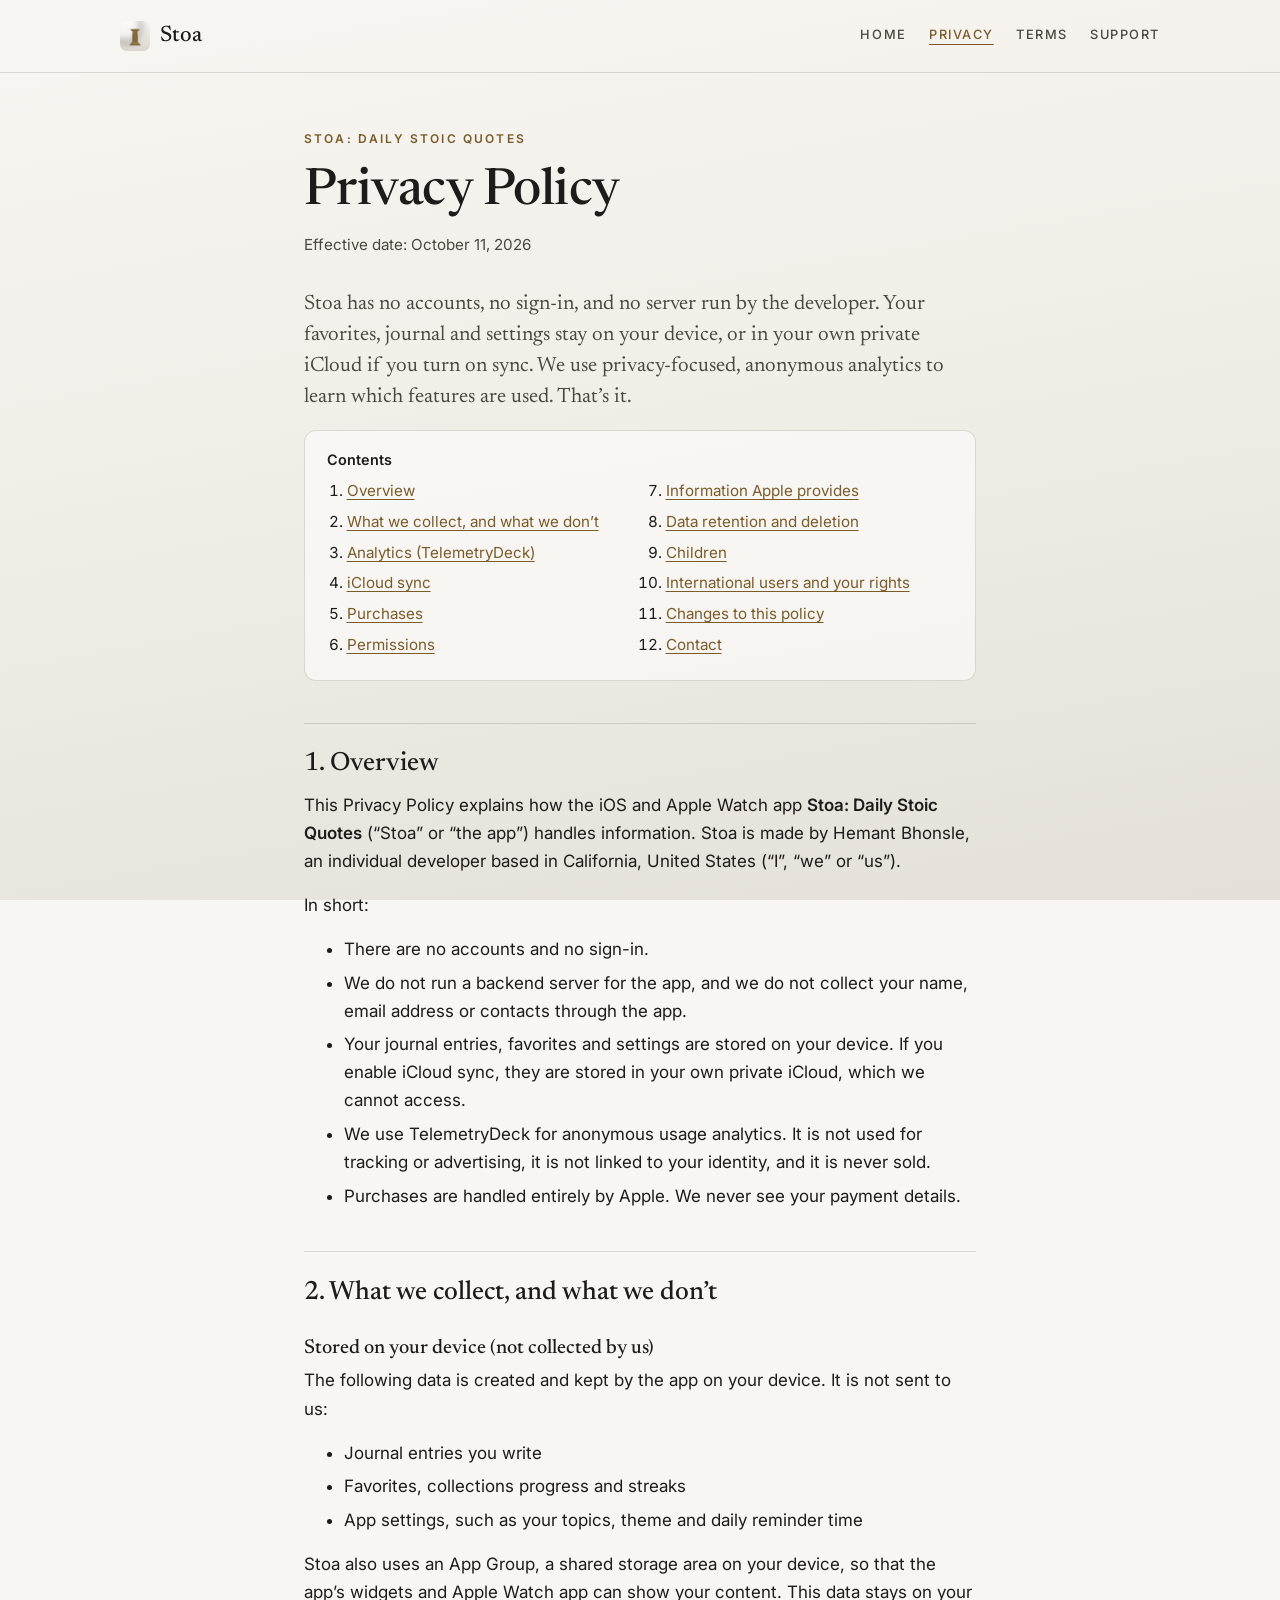
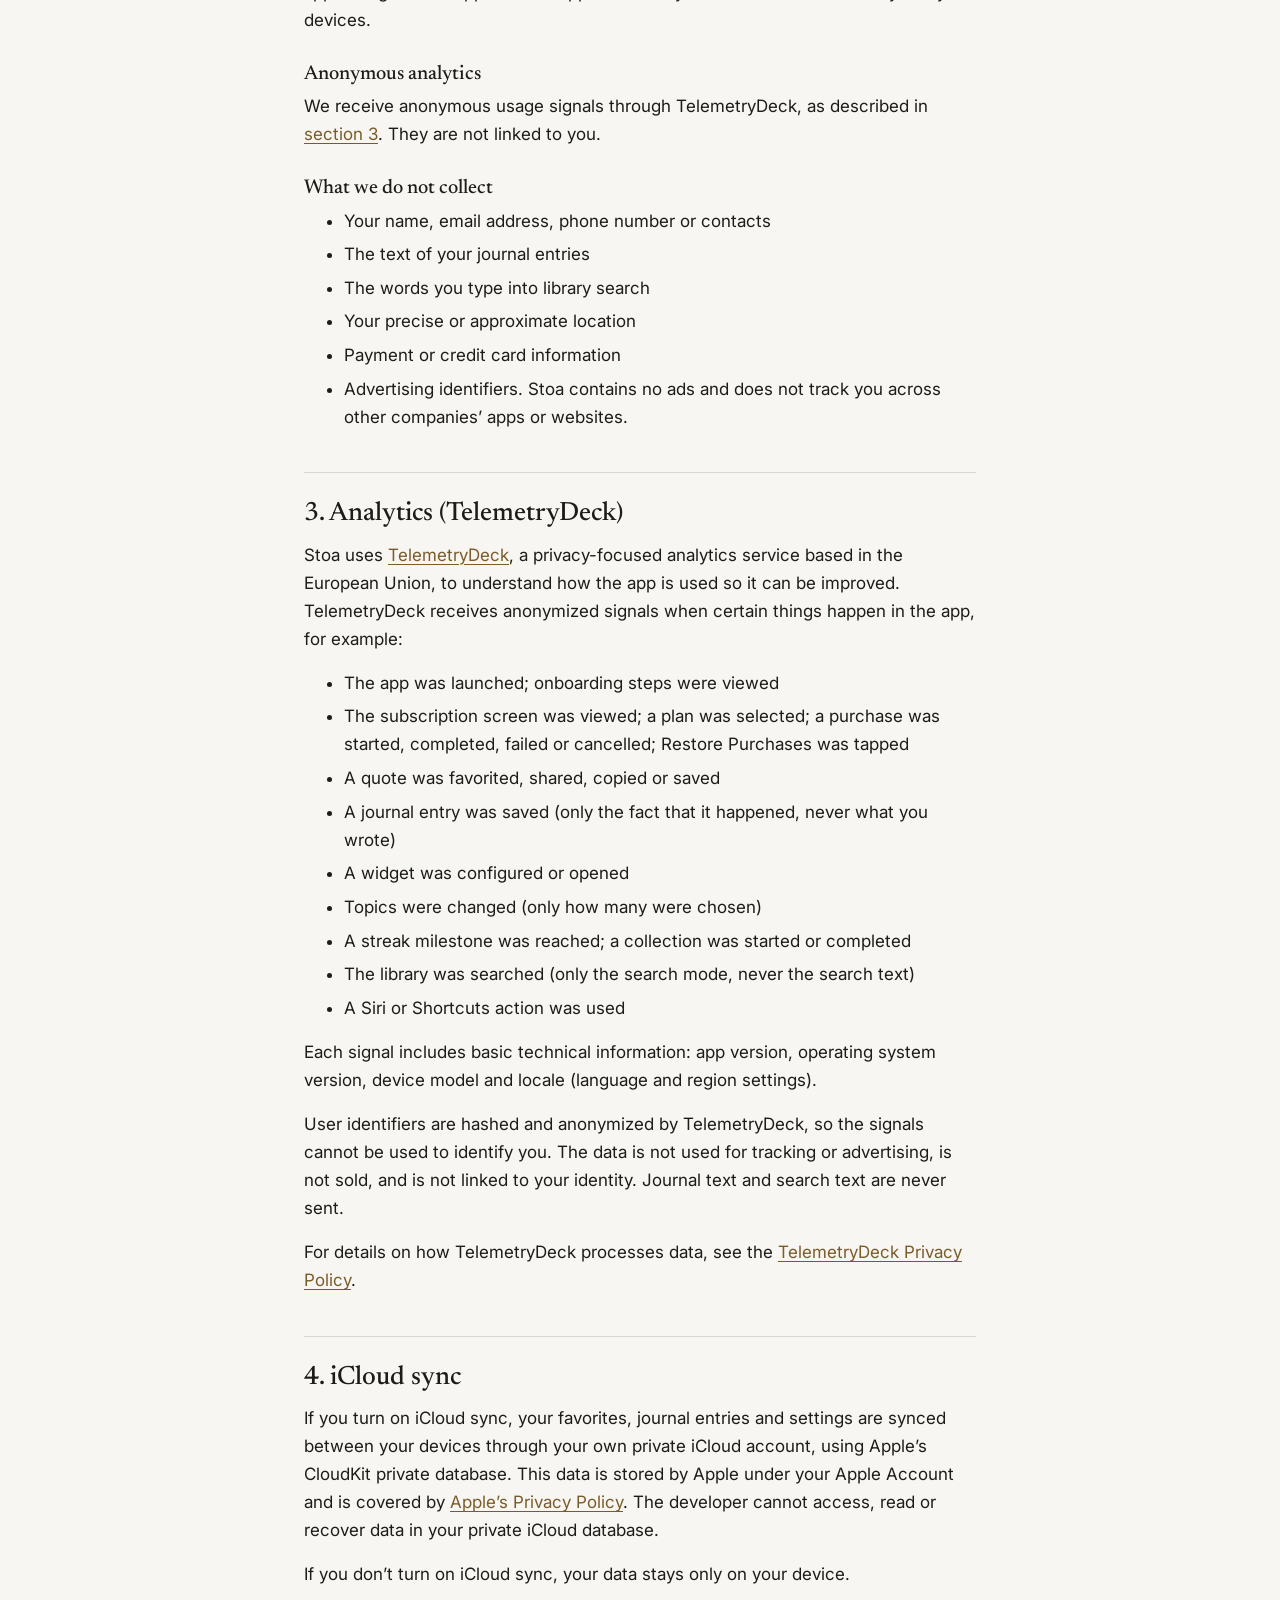
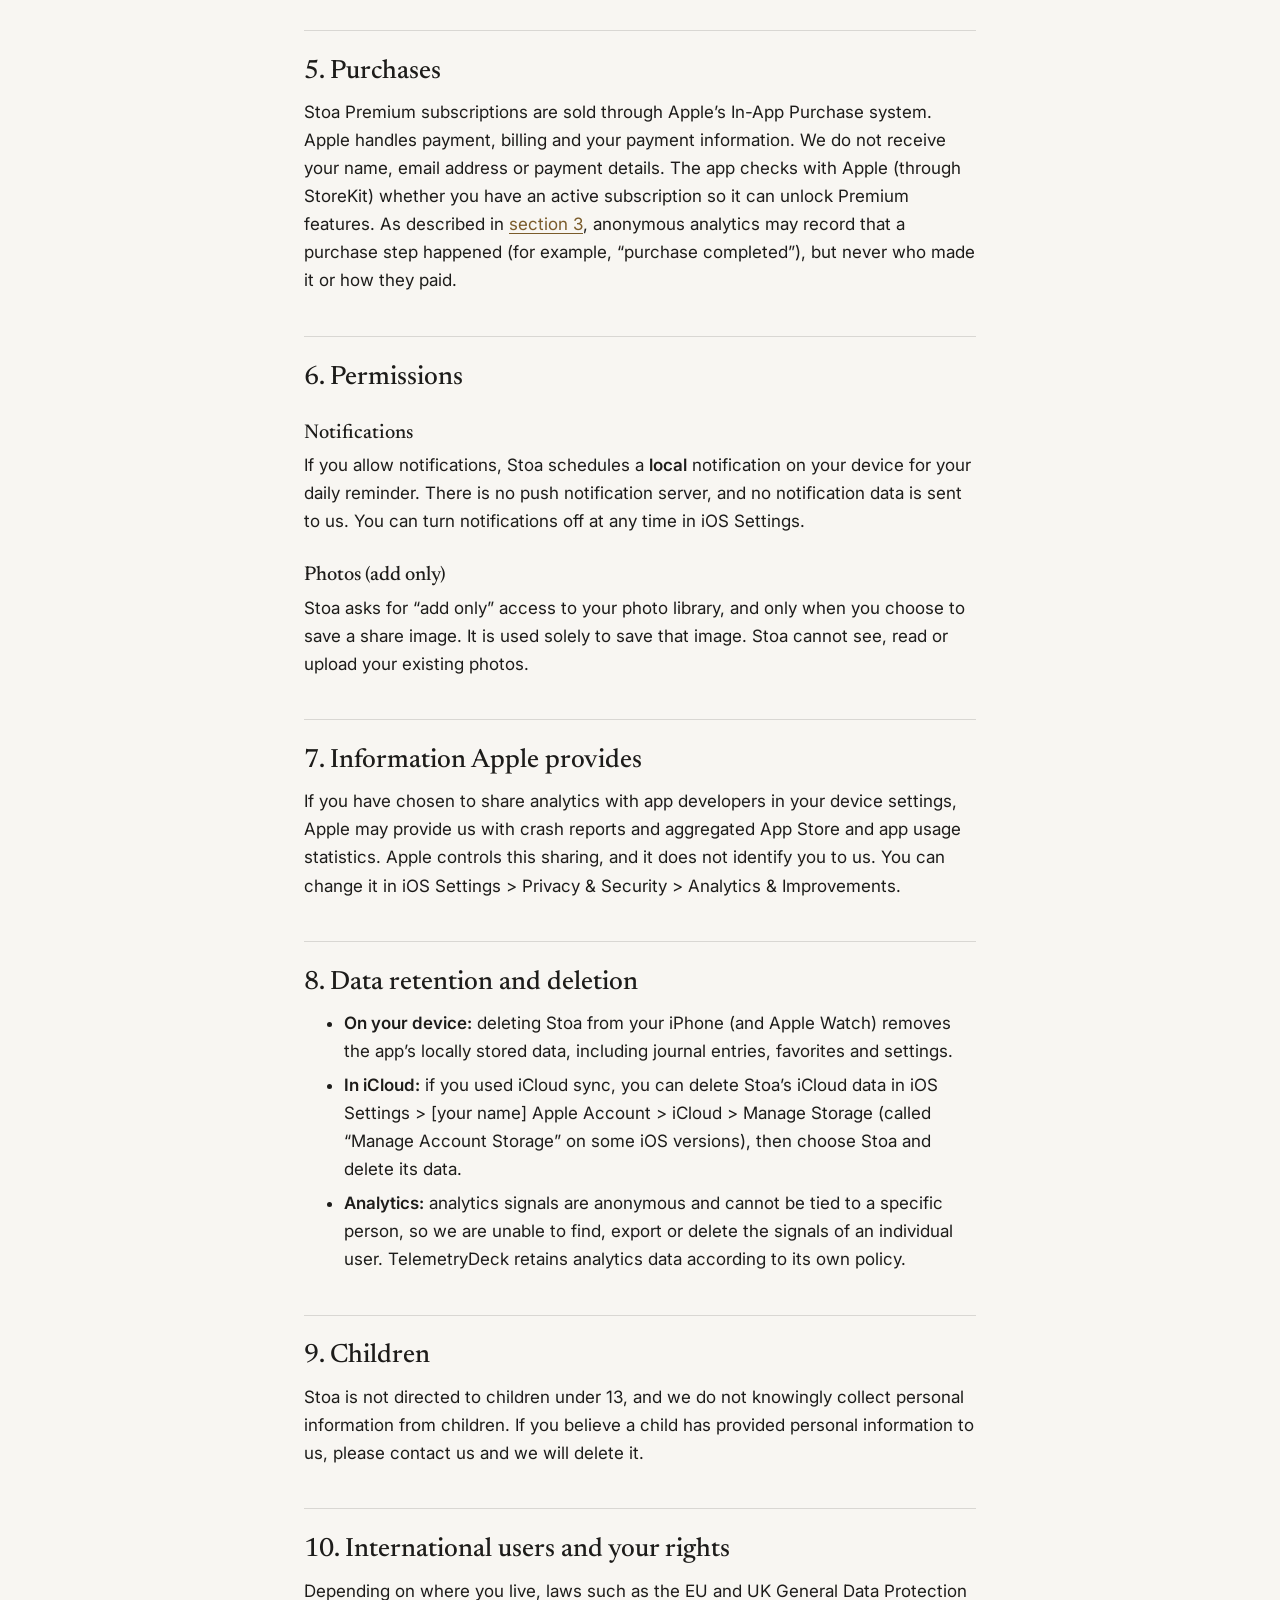
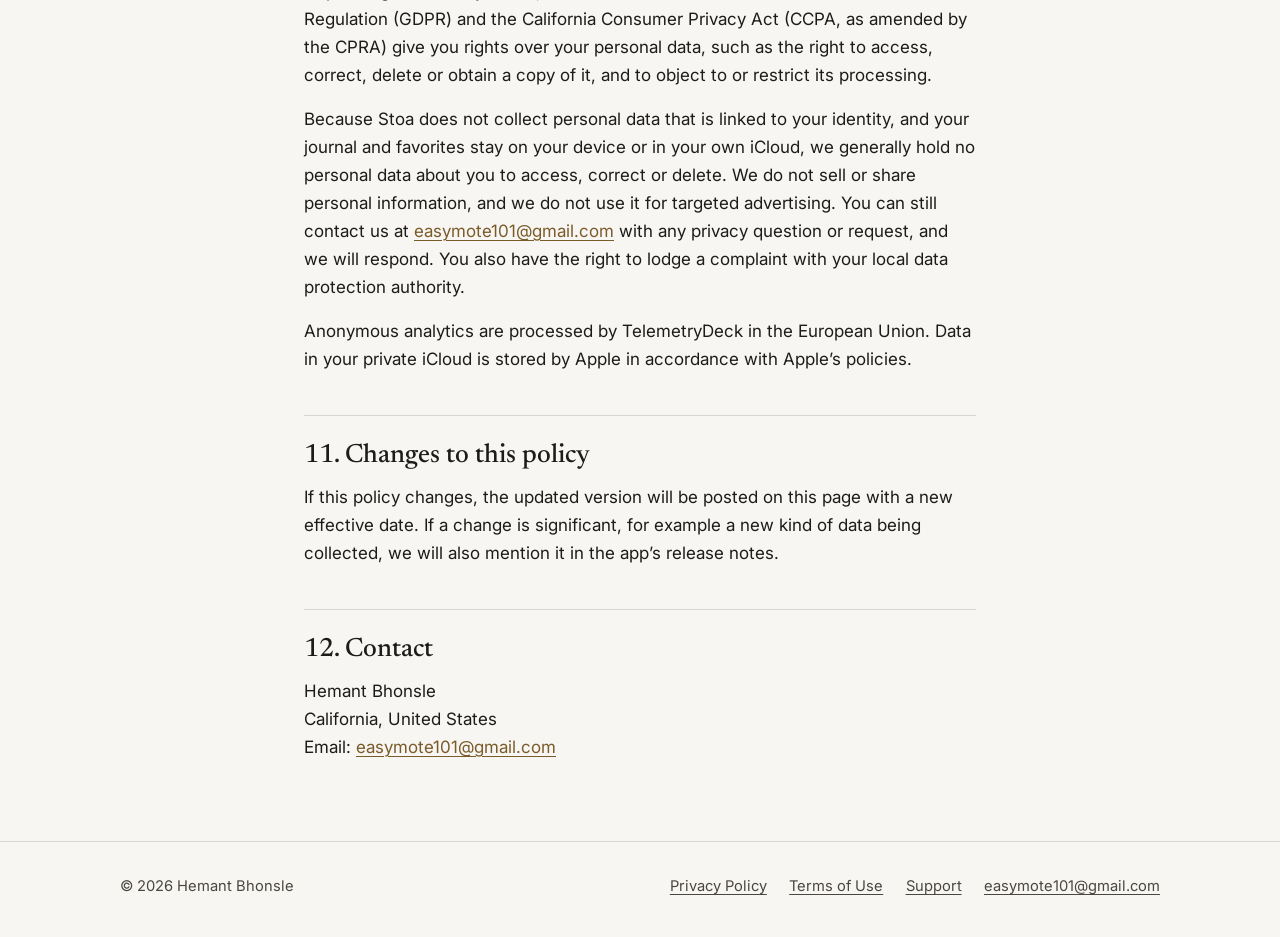
==== stoa/privacy/index.html @ 62606354 "Stoa website: landing, privacy, terms, support" ====
<!DOCTYPE html>
<html lang="en">
<head>
  <meta charset="utf-8">
  <meta name="viewport" content="width=device-width, initial-scale=1">
  <title>Privacy Policy · Stoa: Daily Stoic Quotes</title>
  <meta name="description" content="Privacy Policy for Stoa: Daily Stoic Quotes. No accounts, no developer servers, on-device and private iCloud storage, and anonymous TelemetryDeck analytics.">
  <link rel="canonical" href="https://hbhonsle1.github.io/stoa/privacy/">
  <meta name="theme-color" content="#F8F6F2">
  <meta property="og:type" content="website">
  <meta property="og:site_name" content="Stoa: Daily Stoic Quotes">
  <meta property="og:title" content="Privacy Policy · Stoa: Daily Stoic Quotes">
  <meta property="og:description" content="Privacy Policy for Stoa: Daily Stoic Quotes. No accounts, no developer servers, on-device and private iCloud storage, and anonymous TelemetryDeck analytics.">
  <meta property="og:url" content="https://hbhonsle1.github.io/stoa/privacy/">
  <meta property="og:image" content="https://hbhonsle1.github.io/stoa/assets/icon-512.png">
  <meta property="og:image:width" content="512">
  <meta property="og:image:height" content="512">
  <meta property="og:image:alt" content="Stoa app icon: a bronze Greek column on ivory marble">
  <meta name="twitter:card" content="summary">
  <link rel="icon" href="../assets/favicon.svg" type="image/svg+xml">
  <link rel="apple-touch-icon" href="../assets/apple-touch-icon.png">
  <link rel="preload" href="../assets/fonts/newsreader.woff2" as="font" type="font/woff2" crossorigin>
  <link rel="stylesheet" href="../assets/style.css">
</head>
<body>
  <a class="skip-link" href="#main">Skip to content</a>
  <header class="site-header">
    <div class="wrap">
      <a class="brand" href="../"><img src="../assets/img/app-icon.png" alt="" width="30" height="30">Stoa</a>
      <nav class="site-nav" aria-label="Main">
        <ul>
          <li><a href="../">Home</a></li>
          <li><a href="../privacy/" aria-current="page">Privacy</a></li>
          <li><a href="../terms/">Terms</a></li>
          <li><a href="../support/">Support</a></li>
        </ul>
      </nav>
    </div>
  </header>
  <main id="main">
    <article class="doc">
      <div class="wrap narrow">
        <p class="eyebrow">Stoa: Daily Stoic Quotes</p>
        <h1>Privacy Policy</h1>
        <p class="meta">Effective date: October 11, 2026</p>
        <p class="lede">Stoa has no accounts, no sign-in, and no server run by the developer. Your favorites, journal and settings stay on your device, or in your own private iCloud if you turn on sync. We use privacy-focused, anonymous analytics to learn which features are used. That’s it.</p>

        <nav class="toc" aria-label="Contents">
          <p>Contents</p>
          <ol>
            <li><a href="#overview">Overview</a></li>
            <li><a href="#collect">What we collect, and what we don’t</a></li>
            <li><a href="#analytics">Analytics (TelemetryDeck)</a></li>
            <li><a href="#icloud">iCloud sync</a></li>
            <li><a href="#purchases">Purchases</a></li>
            <li><a href="#permissions">Permissions</a></li>
            <li><a href="#apple">Information Apple provides</a></li>
            <li><a href="#retention">Data retention and deletion</a></li>
            <li><a href="#children">Children</a></li>
            <li><a href="#rights">International users and your rights</a></li>
            <li><a href="#changes">Changes to this policy</a></li>
            <li><a href="#contact">Contact</a></li>
          </ol>
        </nav>

        <h2 id="overview">1. Overview</h2>
        <p>This Privacy Policy explains how the iOS and Apple Watch app <strong>Stoa: Daily Stoic Quotes</strong> (“Stoa” or “the app”) handles information. Stoa is made by Hemant Bhonsle, an individual developer based in California, United States (“I”, “we” or “us”).</p>
        <p>In short:</p>
        <ul>
          <li>There are no accounts and no sign-in.</li>
          <li>We do not run a backend server for the app, and we do not collect your name, email address or contacts through the app.</li>
          <li>Your journal entries, favorites and settings are stored on your device. If you enable iCloud sync, they are stored in your own private iCloud, which we cannot access.</li>
          <li>We use TelemetryDeck for anonymous usage analytics. It is not used for tracking or advertising, it is not linked to your identity, and it is never sold.</li>
          <li>Purchases are handled entirely by Apple. We never see your payment details.</li>
        </ul>

        <h2 id="collect">2. What we collect, and what we don’t</h2>
        <h3>Stored on your device (not collected by us)</h3>
        <p>The following data is created and kept by the app on your device. It is not sent to us:</p>
        <ul>
          <li>Journal entries you write</li>
          <li>Favorites, collections progress and streaks</li>
          <li>App settings, such as your topics, theme and daily reminder time</li>
        </ul>
        <p>Stoa also uses an App Group, a shared storage area on your device, so that the app’s widgets and Apple Watch app can show your content. This data stays on your devices.</p>
        <h3>Anonymous analytics</h3>
        <p>We receive anonymous usage signals through TelemetryDeck, as described in <a href="#analytics">section 3</a>. They are not linked to you.</p>
        <h3>What we do not collect</h3>
        <ul>
          <li>Your name, email address, phone number or contacts</li>
          <li>The text of your journal entries</li>
          <li>The words you type into library search</li>
          <li>Your precise or approximate location</li>
          <li>Payment or credit card information</li>
          <li>Advertising identifiers. Stoa contains no ads and does not track you across other companies’ apps or websites.</li>
        </ul>

        <h2 id="analytics">3. Analytics (TelemetryDeck)</h2>
        <p>Stoa uses <a href="https://telemetrydeck.com/">TelemetryDeck</a>, a privacy-focused analytics service based in the European Union, to understand how the app is used so it can be improved. TelemetryDeck receives anonymized signals when certain things happen in the app, for example:</p>
        <ul>
          <li>The app was launched; onboarding steps were viewed</li>
          <li>The subscription screen was viewed; a plan was selected; a purchase was started, completed, failed or cancelled; Restore Purchases was tapped</li>
          <li>A quote was favorited, shared, copied or saved</li>
          <li>A journal entry was saved (only the fact that it happened, never what you wrote)</li>
          <li>A widget was configured or opened</li>
          <li>Topics were changed (only how many were chosen)</li>
          <li>A streak milestone was reached; a collection was started or completed</li>
          <li>The library was searched (only the search mode, never the search text)</li>
          <li>A Siri or Shortcuts action was used</li>
        </ul>
        <p>Each signal includes basic technical information: app version, operating system version, device model and locale (language and region settings).</p>
        <p>User identifiers are hashed and anonymized by TelemetryDeck, so the signals cannot be used to identify you. The data is not used for tracking or advertising, is not sold, and is not linked to your identity. Journal text and search text are never sent.</p>
        <p>For details on how TelemetryDeck processes data, see the <a href="https://telemetrydeck.com/privacy/">TelemetryDeck Privacy Policy</a>.</p>

        <h2 id="icloud">4. iCloud sync</h2>
        <p>If you turn on iCloud sync, your favorites, journal entries and settings are synced between your devices through your own private iCloud account, using Apple’s CloudKit private database. This data is stored by Apple under your Apple Account and is covered by <a href="https://www.apple.com/legal/privacy/">Apple’s Privacy Policy</a>. The developer cannot access, read or recover data in your private iCloud database.</p>
        <p>If you don’t turn on iCloud sync, your data stays only on your device.</p>

        <h2 id="purchases">5. Purchases</h2>
        <p>Stoa Premium subscriptions are sold through Apple’s In-App Purchase system. Apple handles payment, billing and your payment information. We do not receive your name, email address or payment details. The app checks with Apple (through StoreKit) whether you have an active subscription so it can unlock Premium features. As described in <a href="#analytics">section 3</a>, anonymous analytics may record that a purchase step happened (for example, “purchase completed”), but never who made it or how they paid.</p>

        <h2 id="permissions">6. Permissions</h2>
        <h3>Notifications</h3>
        <p>If you allow notifications, Stoa schedules a <strong>local</strong> notification on your device for your daily reminder. There is no push notification server, and no notification data is sent to us. You can turn notifications off at any time in iOS Settings.</p>
        <h3>Photos (add only)</h3>
        <p>Stoa asks for “add only” access to your photo library, and only when you choose to save a share image. It is used solely to save that image. Stoa cannot see, read or upload your existing photos.</p>

        <h2 id="apple">7. Information Apple provides</h2>
        <p>If you have chosen to share analytics with app developers in your device settings, Apple may provide us with crash reports and aggregated App Store and app usage statistics. Apple controls this sharing, and it does not identify you to us. You can change it in iOS Settings &gt; Privacy &amp; Security &gt; Analytics &amp; Improvements.</p>

        <h2 id="retention">8. Data retention and deletion</h2>
        <ul>
          <li><strong>On your device:</strong> deleting Stoa from your iPhone (and Apple Watch) removes the app’s locally stored data, including journal entries, favorites and settings.</li>
          <li><strong>In iCloud:</strong> if you used iCloud sync, you can delete Stoa’s iCloud data in iOS Settings &gt; [your name] Apple Account &gt; iCloud &gt; Manage Storage (called “Manage Account Storage” on some iOS versions), then choose Stoa and delete its data.</li>
          <li><strong>Analytics:</strong> analytics signals are anonymous and cannot be tied to a specific person, so we are unable to find, export or delete the signals of an individual user. TelemetryDeck retains analytics data according to its own policy.</li>
        </ul>

        <h2 id="children">9. Children</h2>
        <p>Stoa is not directed to children under 13, and we do not knowingly collect personal information from children. If you believe a child has provided personal information to us, please contact us and we will delete it.</p>

        <h2 id="rights">10. International users and your rights</h2>
        <p>Depending on where you live, laws such as the EU and UK General Data Protection Regulation (GDPR) and the California Consumer Privacy Act (CCPA, as amended by the CPRA) give you rights over your personal data, such as the right to access, correct, delete or obtain a copy of it, and to object to or restrict its processing.</p>
        <p>Because Stoa does not collect personal data that is linked to your identity, and your journal and favorites stay on your device or in your own iCloud, we generally hold no personal data about you to access, correct or delete. We do not sell or share personal information, and we do not use it for targeted advertising. You can still contact us at <a href="mailto:easymote101@gmail.com">easymote101@gmail.com</a> with any privacy question or request, and we will respond. You also have the right to lodge a complaint with your local data protection authority.</p>
        <p>Anonymous analytics are processed by TelemetryDeck in the European Union. Data in your private iCloud is stored by Apple in accordance with Apple’s policies.</p>

        <h2 id="changes">11. Changes to this policy</h2>
        <p>If this policy changes, the updated version will be posted on this page with a new effective date. If a change is significant, for example a new kind of data being collected, we will also mention it in the app’s release notes.</p>

        <h2 id="contact">12. Contact</h2>
        <p>Hemant Bhonsle<br>California, United States<br>Email: <a href="mailto:easymote101@gmail.com">easymote101@gmail.com</a></p>
      </div>
    </article>
  </main>
  <footer class="site-footer">
    <div class="wrap">
      <p>&copy; 2026 Hemant Bhonsle</p>
      <nav aria-label="Footer">
        <ul>
          <li><a href="../privacy/">Privacy Policy</a></li>
          <li><a href="../terms/">Terms of Use</a></li>
          <li><a href="../support/">Support</a></li>
          <li><a href="mailto:easymote101@gmail.com">easymote101@gmail.com</a></li>
        </ul>
      </nav>
    </div>
  </footer>
</body>
</html>
---- stoa/assets/style.css ----
/* Stoa — site styles. Fonts are self-hosted (SIL Open Font License, see assets/fonts). */
@font-face {
  font-family: "Newsreader";
  src: url("fonts/newsreader.woff2") format("woff2");
  font-weight: 200 800;
  font-style: normal;
  font-display: swap;
}
@font-face {
  font-family: "Newsreader";
  src: url("fonts/newsreader-italic.woff2") format("woff2");
  font-weight: 200 800;
  font-style: italic;
  font-display: swap;
}
@font-face {
  font-family: "Inter";
  src: url("fonts/inter.woff2") format("woff2");
  font-weight: 100 900;
  font-style: normal;
  font-display: swap;
}

:root {
  --ivory: #F8F6F2;
  --stone: #E4E0D9;
  --ink: #1D1C1A;
  --ink-soft: #4A4740;
  --bronze: #7A5B2A;
  --bronze-dark: #5E4520;
  --rule: rgba(29, 28, 26, 0.14);
  --card: rgba(255, 255, 255, 0.55);
  --serif: "Newsreader", "Iowan Old Style", "Palatino Linotype", Georgia, serif;
  --sans: "Inter", -apple-system, BlinkMacSystemFont, "Segoe UI", Roboto, Helvetica, Arial, sans-serif;
  --measure: 42rem;
  --wide: 68rem;
}

*, *::before, *::after { box-sizing: border-box; }

html { -webkit-text-size-adjust: 100%; text-size-adjust: 100%; }

body {
  margin: 0;
  min-height: 100vh;
  display: flex;
  flex-direction: column;
  color: var(--ink);
  background-color: var(--ivory);
  background-image: linear-gradient(170deg, var(--ivory) 0%, #F1EEE8 45%, var(--stone) 100%);
  background-attachment: fixed;
  font-family: var(--sans);
  font-size: 1.0625rem;
  line-height: 1.65;
  -webkit-font-smoothing: antialiased;
}

img { max-width: 100%; height: auto; display: block; }

a { color: var(--bronze); text-decoration-thickness: 1px; text-underline-offset: 0.18em; }
a:hover { color: var(--bronze-dark); }
a:focus-visible, .button:focus-visible {
  outline: 2px solid var(--bronze);
  outline-offset: 3px;
  border-radius: 4px;
}

.skip-link {
  position: absolute;
  left: -9999px;
  top: 0.5rem;
  background: var(--ink);
  color: var(--ivory);
  padding: 0.5rem 0.9rem;
  border-radius: 6px;
  z-index: 10;
}
.skip-link:focus { left: 0.75rem; color: var(--ivory); }

.wrap { width: 100%; max-width: var(--wide); margin: 0 auto; padding: 0 1.5rem; }
.wrap.narrow { max-width: calc(var(--measure) + 3rem); }

/* Header */
.site-header { border-bottom: 1px solid var(--rule); }
.site-header .wrap {
  display: flex;
  align-items: center;
  justify-content: space-between;
  gap: 1rem;
  padding-top: 1.1rem;
  padding-bottom: 1.1rem;
  flex-wrap: wrap;
}
.brand {
  display: inline-flex;
  align-items: center;
  gap: 0.6rem;
  color: var(--ink);
  text-decoration: none;
  font-family: var(--serif);
  font-size: 1.4rem;
  font-weight: 500;
  letter-spacing: 0.01em;
}
.brand img { width: 30px; height: 30px; border-radius: 7px; }
.brand:hover { color: var(--ink); }
.site-nav ul { list-style: none; margin: 0; padding: 0; display: flex; gap: 1.4rem; flex-wrap: wrap; }
.site-nav a {
  color: var(--ink-soft);
  text-decoration: none;
  font-size: 0.8rem;
  font-weight: 500;
  letter-spacing: 0.12em;
  text-transform: uppercase;
}
.site-nav a:hover, .site-nav a[aria-current="page"] { color: var(--bronze); }
.site-nav a[aria-current="page"] { text-decoration: underline; text-underline-offset: 0.4em; }

main { flex: 1; }

/* Typography */
h1, h2, h3 { font-family: var(--serif); font-weight: 500; line-height: 1.15; color: var(--ink); }
h1 { font-size: clamp(2.3rem, 5vw, 3.2rem); margin: 0 0 0.6rem; letter-spacing: -0.01em; }
h2 { font-size: 1.65rem; margin: 2.6rem 0 0.7rem; }
h3 { font-size: 1.25rem; margin: 1.8rem 0 0.4rem; }
p, ul, ol { margin: 0 0 1rem; }
li { margin-bottom: 0.35rem; }
strong { font-weight: 600; }

.eyebrow {
  font-family: var(--sans);
  font-size: 0.75rem;
  font-weight: 600;
  letter-spacing: 0.18em;
  text-transform: uppercase;
  color: var(--bronze);
  margin: 0 0 0.9rem;
}

/* Document pages */
.doc { padding: 3.5rem 0 4rem; }
.doc .meta { color: var(--ink-soft); font-size: 0.95rem; margin-bottom: 2rem; }
.doc .lede { font-family: var(--serif); font-size: 1.3rem; line-height: 1.5; color: var(--ink-soft); }
.doc h2 { padding-top: 1.6rem; border-top: 1px solid var(--rule); }
.doc table { width: 100%; border-collapse: collapse; margin: 0 0 1.2rem; font-size: 0.97rem; }
.doc th, .doc td { text-align: left; vertical-align: top; padding: 0.6rem 0.7rem; border-bottom: 1px solid var(--rule); }
.doc th { font-weight: 600; background: rgba(122, 91, 42, 0.07); }
.toc {
  background: var(--card);
  border: 1px solid var(--rule);
  border-radius: 12px;
  padding: 1.1rem 1.4rem;
  margin: 0 0 2rem;
}
.toc p { margin: 0 0 0.4rem; font-weight: 600; font-size: 0.9rem; }
.toc ol { margin: 0; padding-left: 1.2rem; columns: 2 14rem; column-gap: 2rem; font-size: 0.95rem; }
.callout {
  background: var(--card);
  border-left: 3px solid var(--bronze);
  border-radius: 0 10px 10px 0;
  padding: 1rem 1.25rem;
  margin: 1.4rem 0;
}
.callout p:last-child { margin-bottom: 0; }

/* FAQ */
.faq details {
  background: var(--card);
  border: 1px solid var(--rule);
  border-radius: 12px;
  margin: 0 0 0.75rem;
  padding: 0 1.25rem;
}
.faq summary {
  cursor: pointer;
  font-family: var(--serif);
  font-size: 1.2rem;
  font-weight: 500;
  padding: 1rem 0;
  list-style-position: outside;
}
.faq details[open] summary { border-bottom: 1px solid var(--rule); margin-bottom: 0.9rem; }
.faq details > *:last-child { margin-bottom: 1.1rem; }
.contact-card {
  background: var(--ink);
  color: var(--ivory);
  border-radius: 16px;
  padding: 1.8rem 1.8rem 1.4rem;
  margin: 1rem 0 2rem;
}
.contact-card h2 { color: var(--ivory); margin-top: 0; border: 0; padding-top: 0; }
.contact-card a { color: #E2C48E; font-weight: 600; }
.contact-card a:hover { color: #F0D9AE; }

/* Buttons */
.button {
  display: inline-flex;
  align-items: center;
  gap: 0.55rem;
  background: var(--ink);
  color: var(--ivory);
  text-decoration: none;
  font-weight: 600;
  font-size: 1rem;
  padding: 0.85rem 1.5rem;
  border-radius: 999px;
  transition: background-color 0.15s ease;
}
.button:hover { background: #33312D; color: var(--ivory); }
.button svg { width: 18px; height: 18px; fill: currentColor; }

/* Landing */
.hero { padding: 4.5rem 0 3rem; text-align: center; }
.hero .app-icon { width: 96px; height: 96px; border-radius: 22px; margin: 0 auto 1.6rem; box-shadow: 0 10px 30px rgba(29, 28, 26, 0.16); }
.hero h1 { font-size: clamp(2.8rem, 7vw, 4.4rem); margin-bottom: 0.4rem; }
.hero .tagline { font-family: var(--serif); font-style: italic; font-size: clamp(1.35rem, 3vw, 1.75rem); color: var(--bronze); margin: 0 0 1.1rem; }
.hero .summary { max-width: 34rem; margin: 0 auto 2rem; color: var(--ink-soft); font-size: 1.12rem; }

.shots { padding: 1rem 0 3.5rem; }
.shots ul {
  list-style: none;
  margin: 0;
  padding: 0;
  display: grid;
  grid-template-columns: repeat(3, minmax(0, 1fr));
  gap: 1.5rem;
}
.shots li { margin: 0; }
.shots figure { margin: 0; }
.shots img { width: 100%; border-radius: 20px; box-shadow: 0 18px 40px rgba(29, 28, 26, 0.16); }
.shots figcaption { text-align: center; color: var(--ink-soft); font-size: 0.92rem; margin-top: 0.8rem; }

.features { padding: 2rem 0 4rem; }
.features h2 { text-align: center; margin-top: 0; }
.features ul {
  list-style: none;
  margin: 2rem 0 0;
  padding: 0;
  display: grid;
  grid-template-columns: repeat(auto-fit, minmax(15rem, 1fr));
  gap: 1.1rem;
}
.features li {
  margin: 0;
  background: var(--card);
  border: 1px solid var(--rule);
  border-radius: 14px;
  padding: 1.25rem 1.35rem;
}
.features h3 { margin: 0 0 0.35rem; font-size: 1.2rem; }
.features p { margin: 0; color: var(--ink-soft); font-size: 0.98rem; }
.pricing-note { text-align: center; color: var(--ink-soft); font-size: 0.95rem; max-width: 40rem; margin: 2.2rem auto 0; }

.quote {
  text-align: center;
  padding: 1rem 0 4.5rem;
}
.quote blockquote { margin: 0 auto; max-width: 38rem; }
.quote blockquote p { font-family: var(--serif); font-size: clamp(1.4rem, 3vw, 1.9rem); line-height: 1.35; margin: 0 0 0.8rem; }
.quote cite { font-style: normal; font-size: 0.78rem; letter-spacing: 0.16em; text-transform: uppercase; color: var(--bronze); font-weight: 600; }

/* Footer */
.site-footer { border-top: 1px solid var(--rule); padding: 2rem 0 2.4rem; font-size: 0.92rem; color: var(--ink-soft); }
.site-footer .wrap { display: flex; justify-content: space-between; align-items: center; gap: 1rem; flex-wrap: wrap; }
.site-footer ul { list-style: none; margin: 0; padding: 0; display: flex; gap: 1.4rem; flex-wrap: wrap; }
.site-footer li { margin: 0; }
.site-footer a { color: var(--ink-soft); }
.site-footer a:hover { color: var(--bronze); }
.site-footer p { margin: 0; }

@media (max-width: 720px) {
  body { font-size: 1rem; }
  .hero { padding: 3rem 0 2rem; }
  .shots ul { grid-template-columns: minmax(0, 1fr); max-width: 22rem; margin: 0 auto; gap: 2.2rem; }
  .doc { padding: 2.5rem 0 3rem; }
  .site-header .wrap { justify-content: center; }
  .site-footer .wrap { flex-direction: column; text-align: center; }
  .site-footer ul { justify-content: center; }
}

@media (prefers-reduced-motion: reduce) {
  * { transition: none !important; }
}
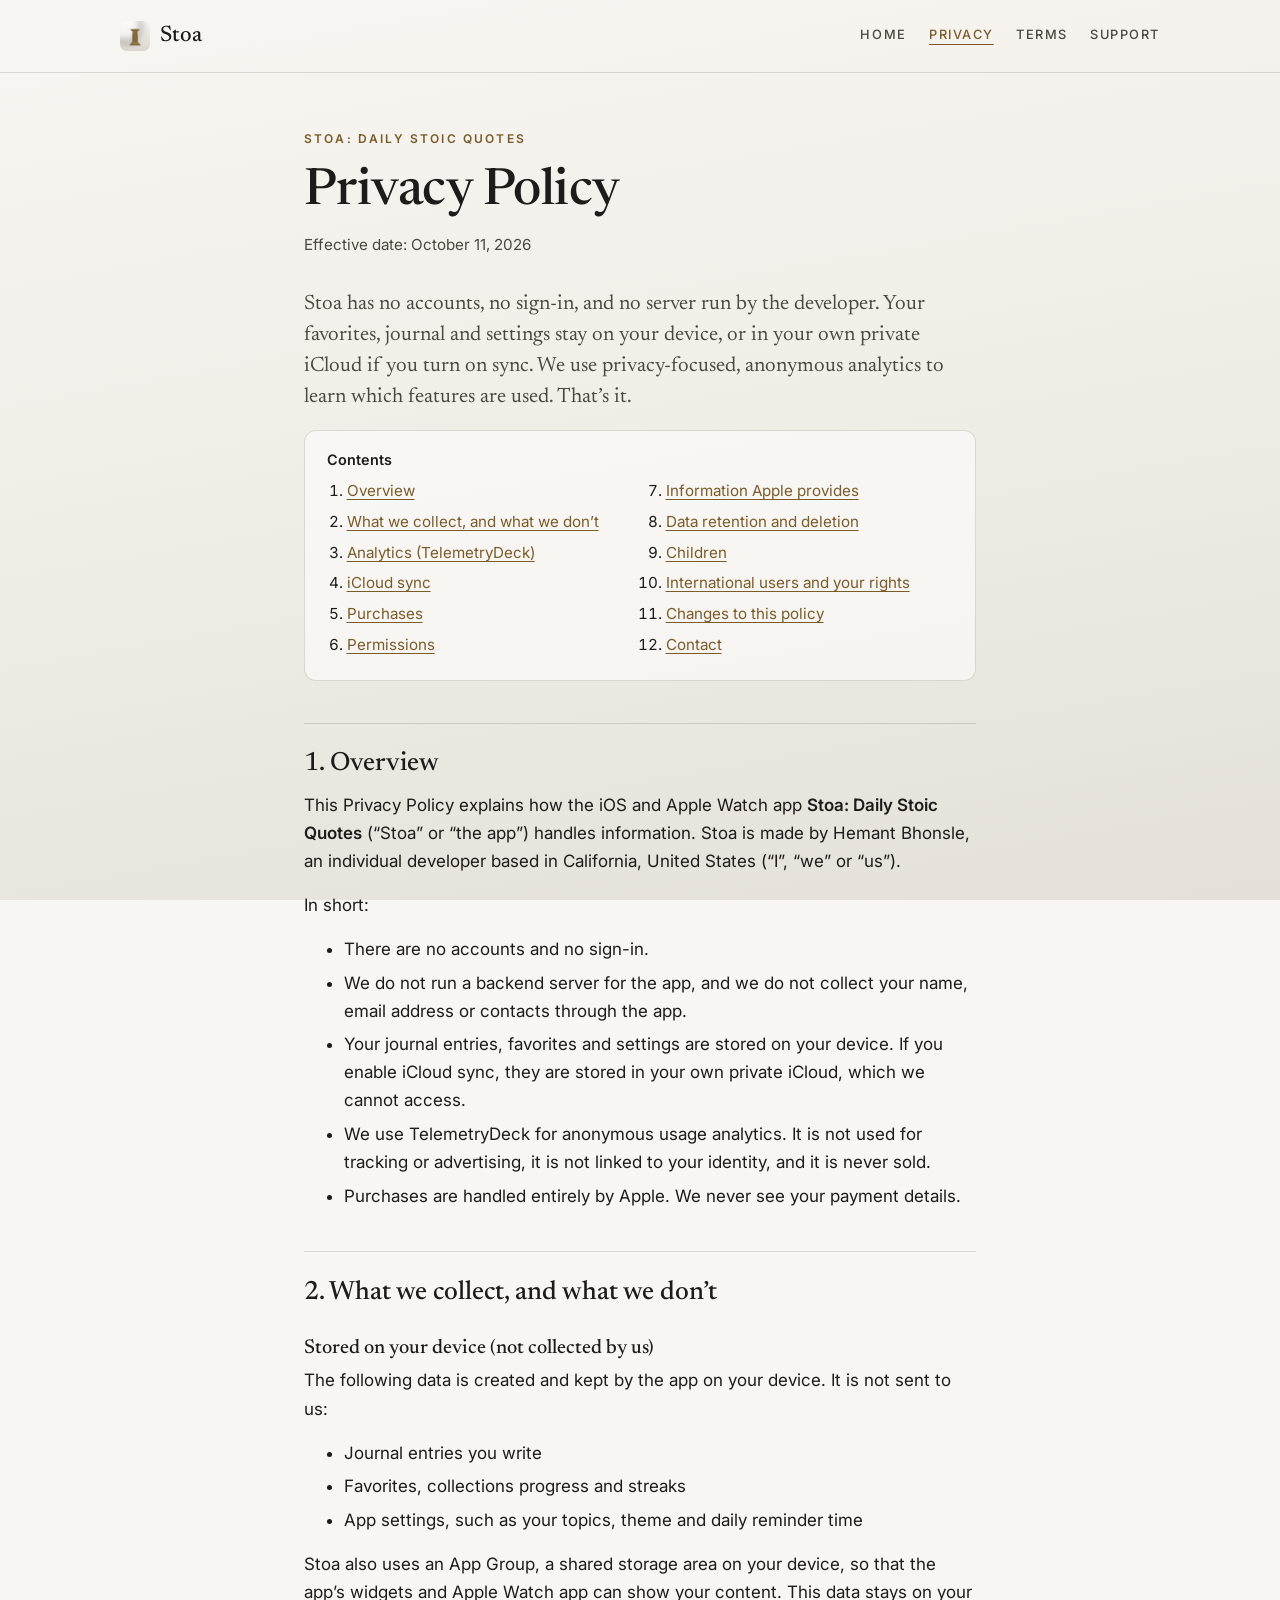
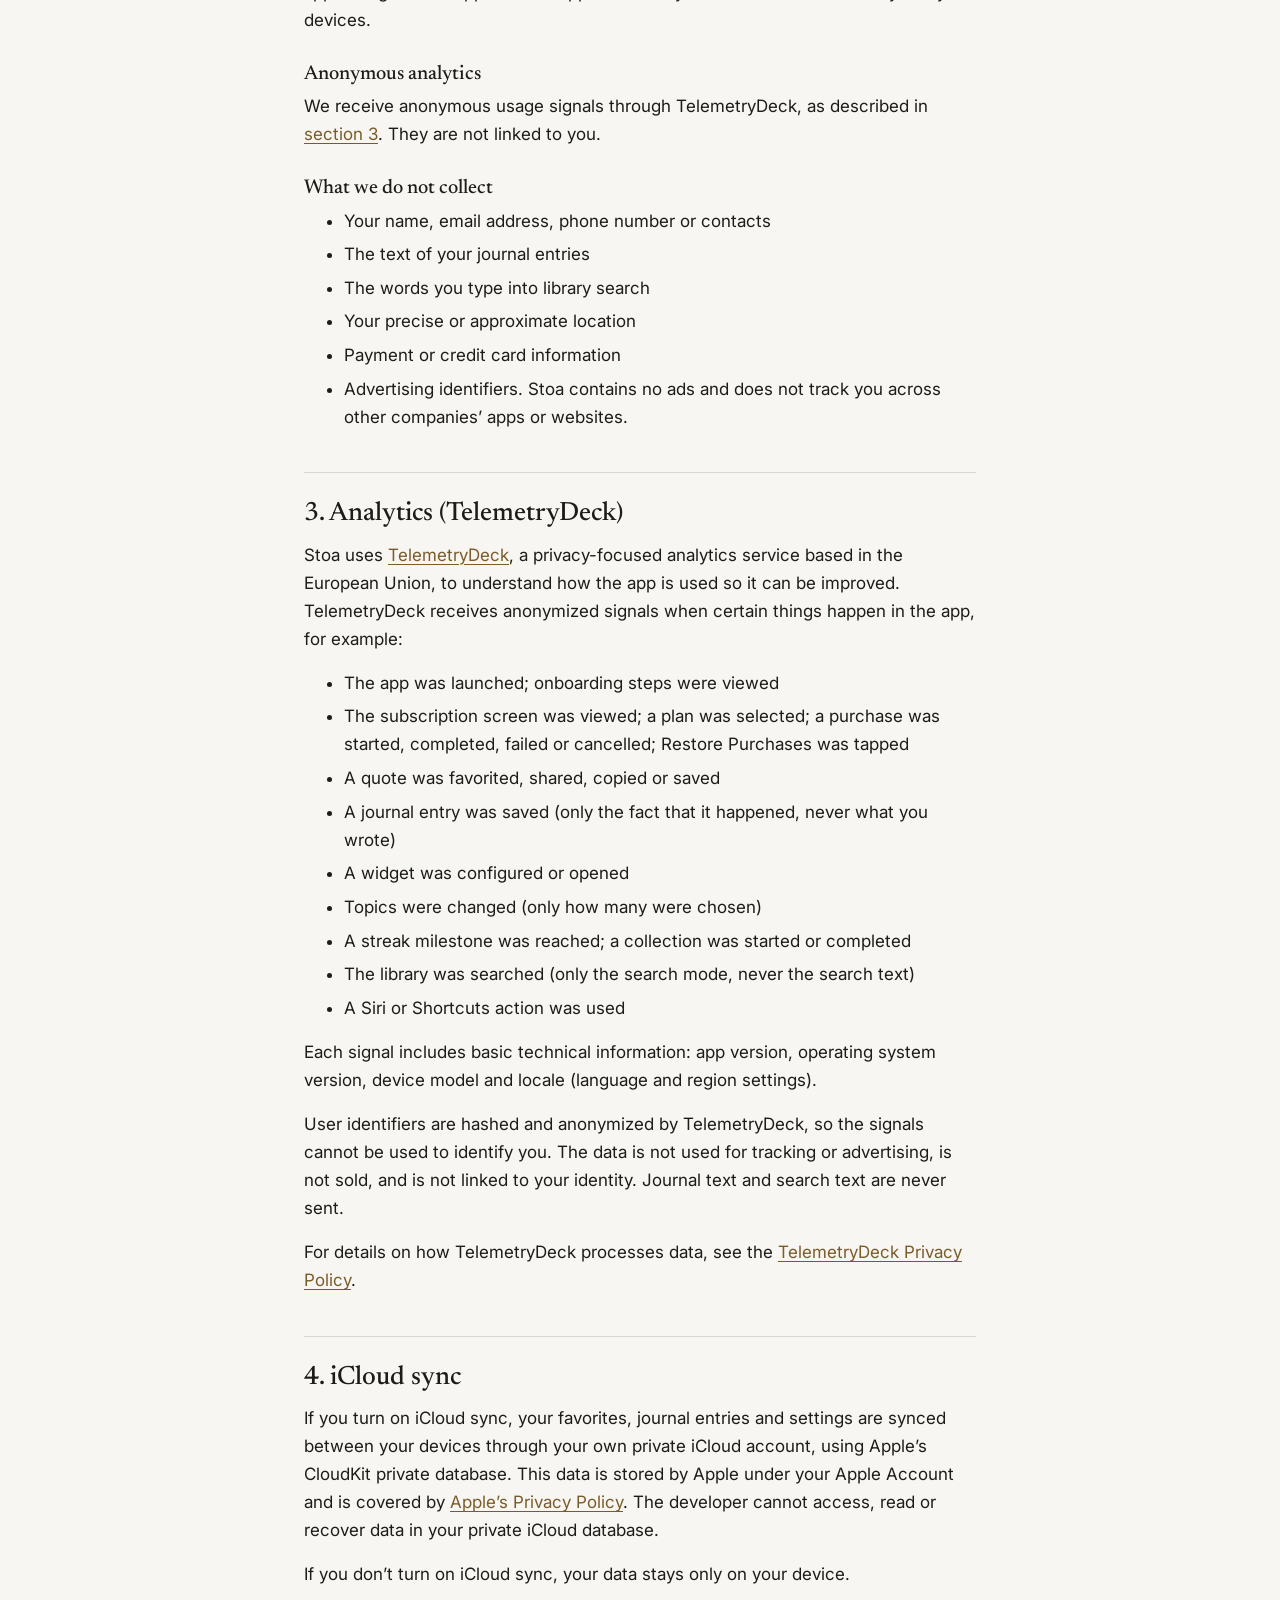
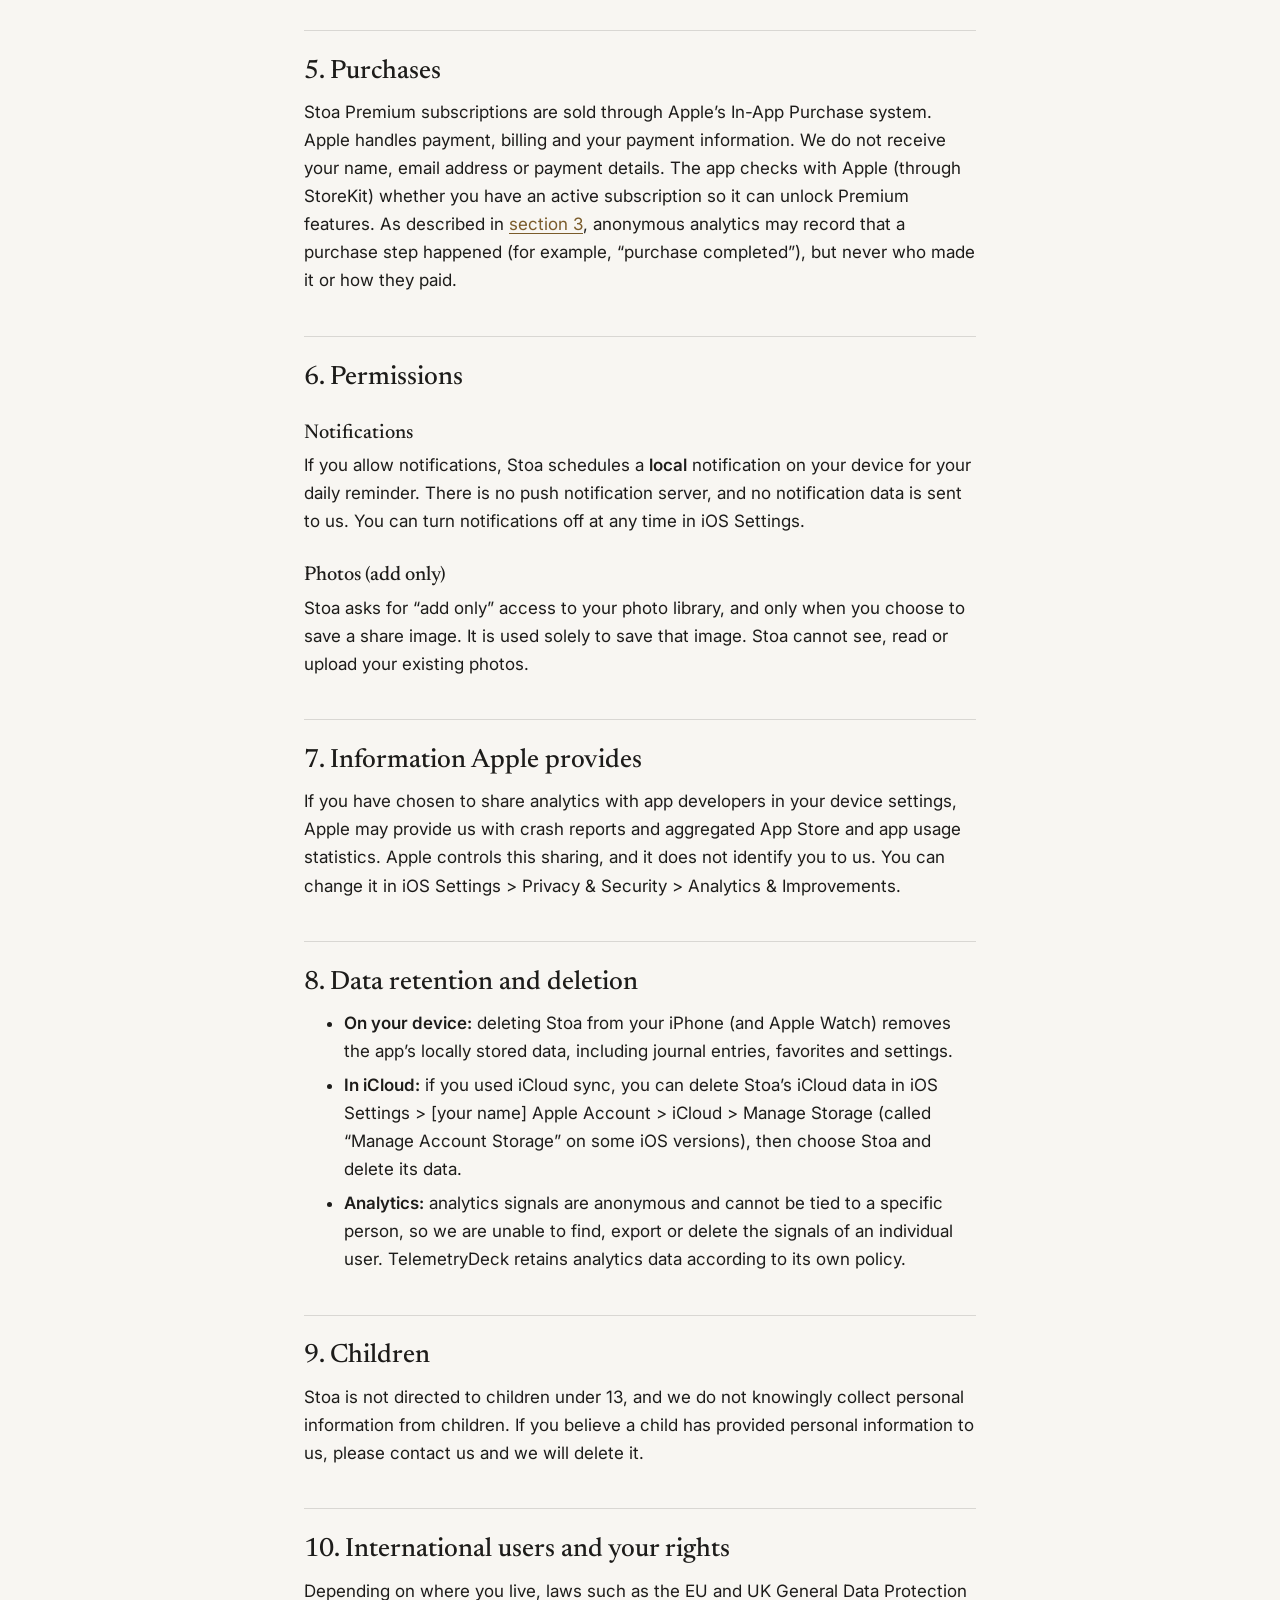
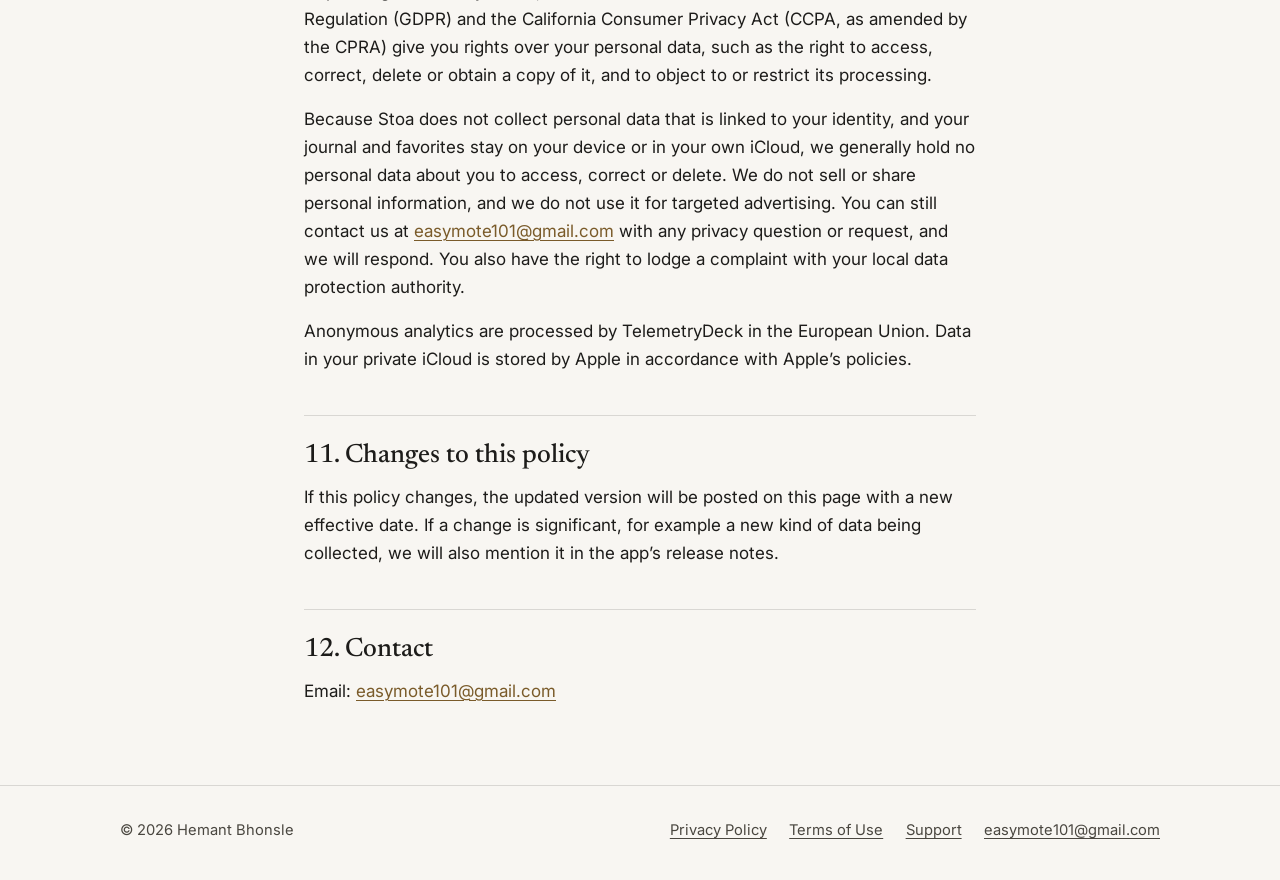
==== commit 09b3c584: "Center pricing note, 3-column features, contact email only" ====
--- a/stoa/privacy/index.html
+++ b/stoa/privacy/index.html
@@ -147,7 +147,7 @@
         <p>If this policy changes, the updated version will be posted on this page with a new effective date. If a change is significant, for example a new kind of data being collected, we will also mention it in the app’s release notes.</p>
 
         <h2 id="contact">12. Contact</h2>
-        <p>Hemant Bhonsle<br>California, United States<br>Email: <a href="mailto:easymote101@gmail.com">easymote101@gmail.com</a></p>
+        <p>Email: <a href="mailto:easymote101@gmail.com">easymote101@gmail.com</a></p>
       </div>
     </article>
   </main>
--- a/stoa/assets/style.css
+++ b/stoa/assets/style.css
@@ -237,7 +237,7 @@
   margin: 2rem 0 0;
   padding: 0;
   display: grid;
-  grid-template-columns: repeat(auto-fit, minmax(15rem, 1fr));
+  grid-template-columns: repeat(3, minmax(0, 1fr));
   gap: 1.1rem;
 }
 .features li {
@@ -249,7 +249,7 @@
 }
 .features h3 { margin: 0 0 0.35rem; font-size: 1.2rem; }
 .features p { margin: 0; color: var(--ink-soft); font-size: 0.98rem; }
-.pricing-note { text-align: center; color: var(--ink-soft); font-size: 0.95rem; max-width: 40rem; margin: 2.2rem auto 0; }
+.features .pricing-note { text-align: center; color: var(--ink-soft); font-size: 0.95rem; max-width: 40rem; margin: 2.5rem auto 0; }
 
 .quote {
   text-align: center;
@@ -268,7 +268,12 @@
 .site-footer a:hover { color: var(--bronze); }
 .site-footer p { margin: 0; }
 
+@media (max-width: 900px) {
+  .features ul { grid-template-columns: repeat(2, minmax(0, 1fr)); }
+}
+
 @media (max-width: 720px) {
+  .features ul { grid-template-columns: minmax(0, 1fr); }
   body { font-size: 1rem; }
   .hero { padding: 3rem 0 2rem; }
   .shots ul { grid-template-columns: minmax(0, 1fr); max-width: 22rem; margin: 0 auto; gap: 2.2rem; }
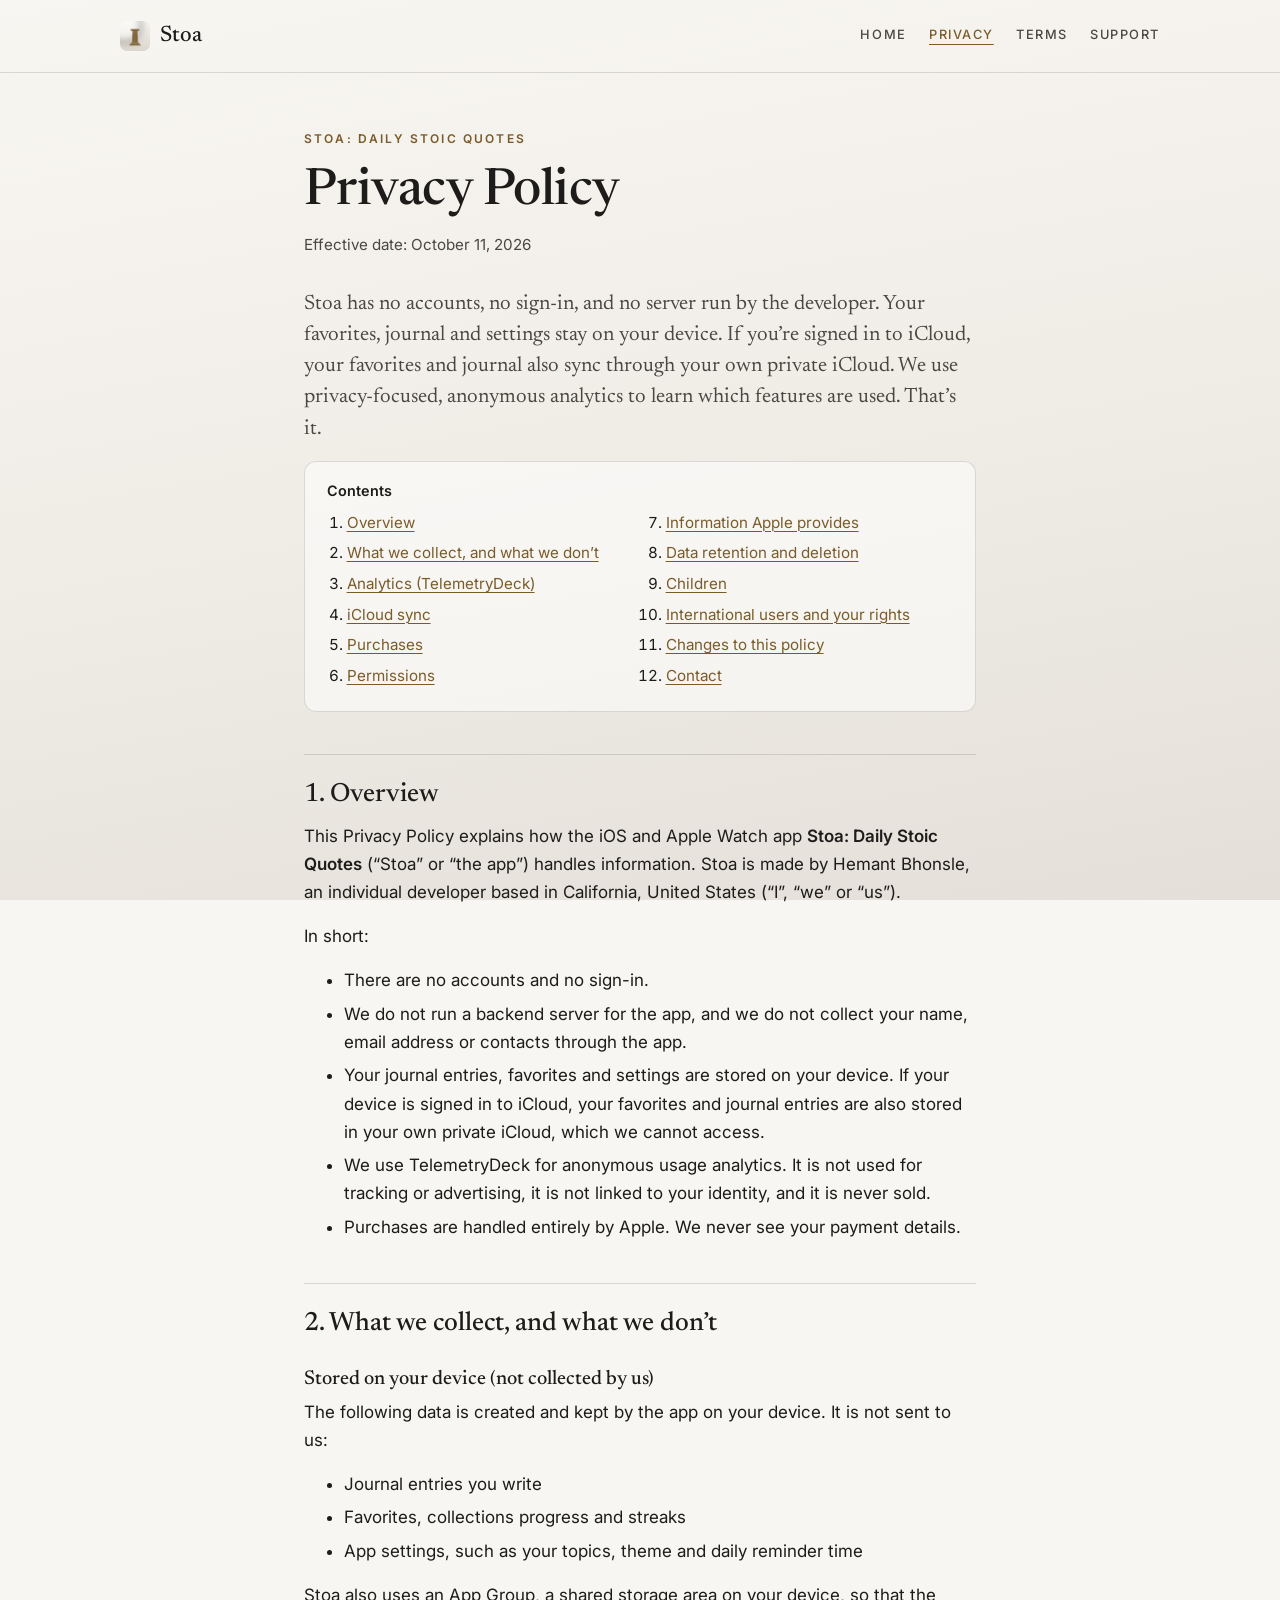
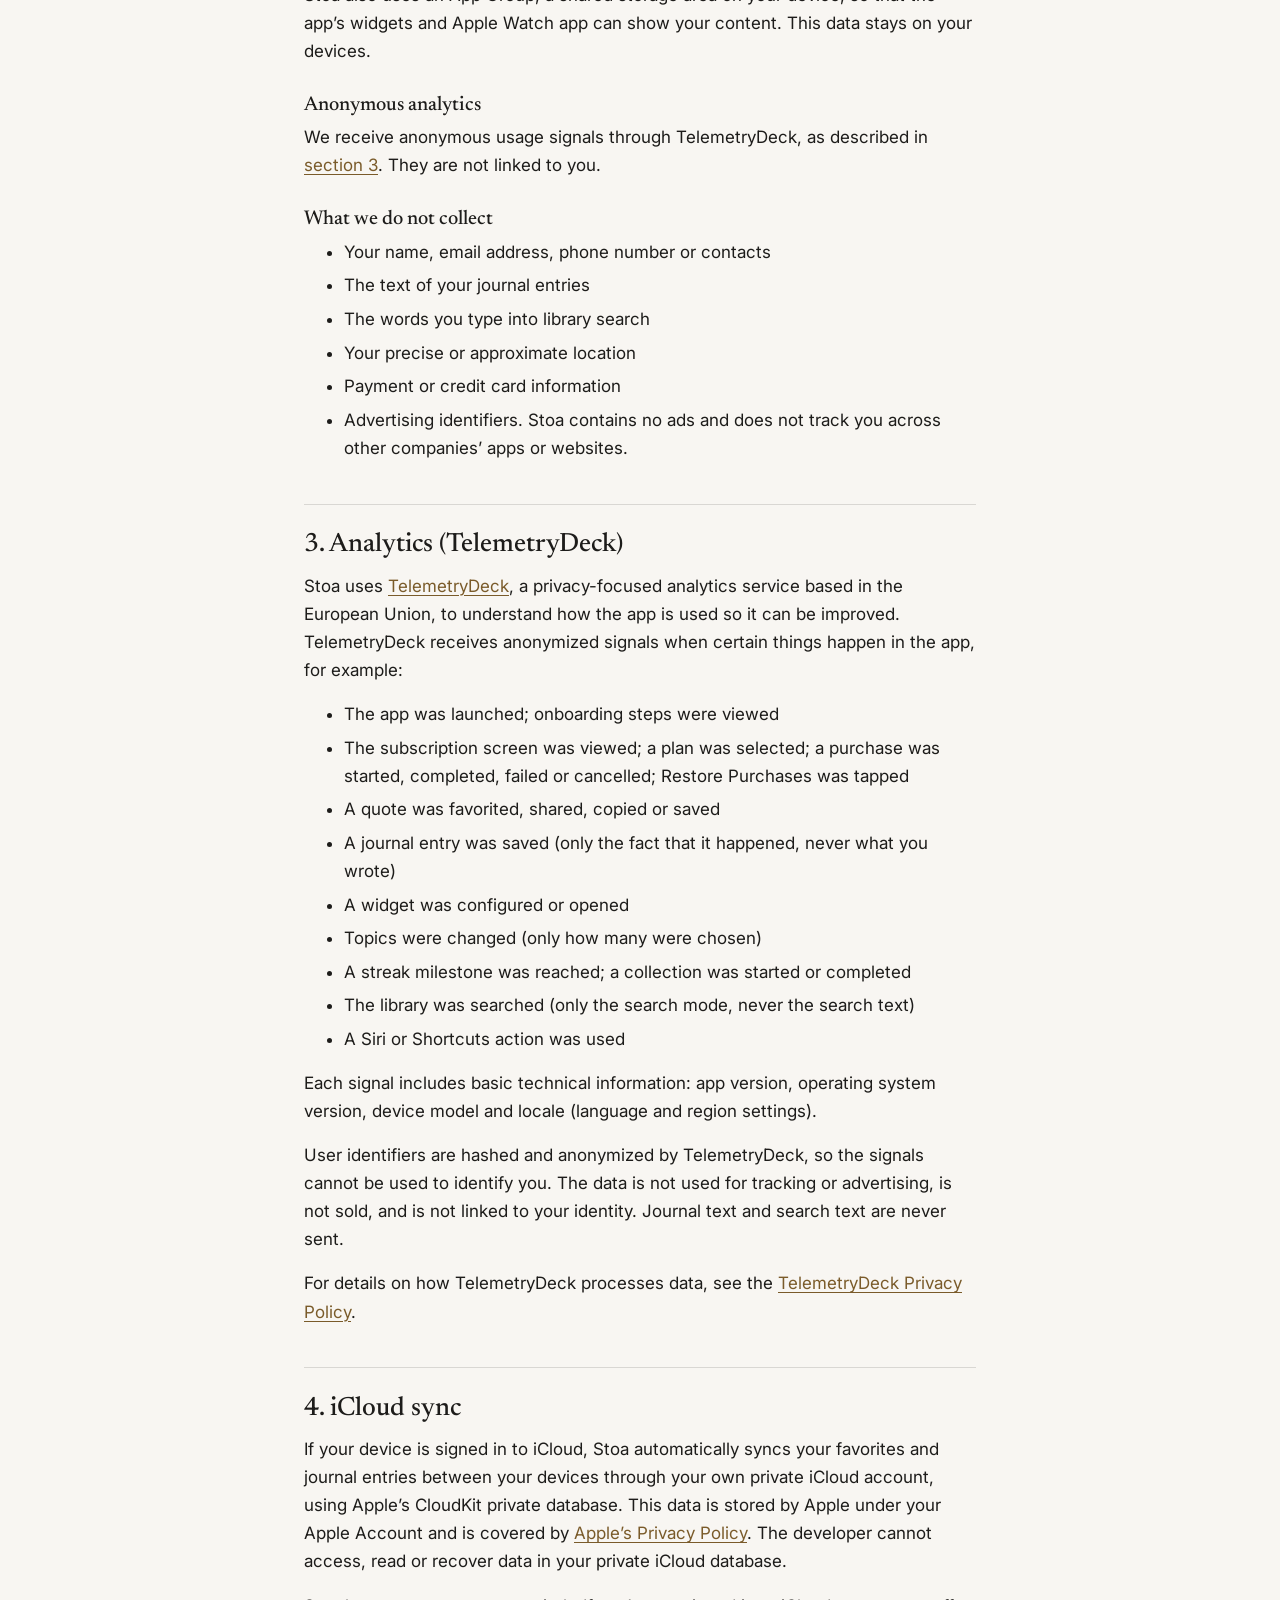
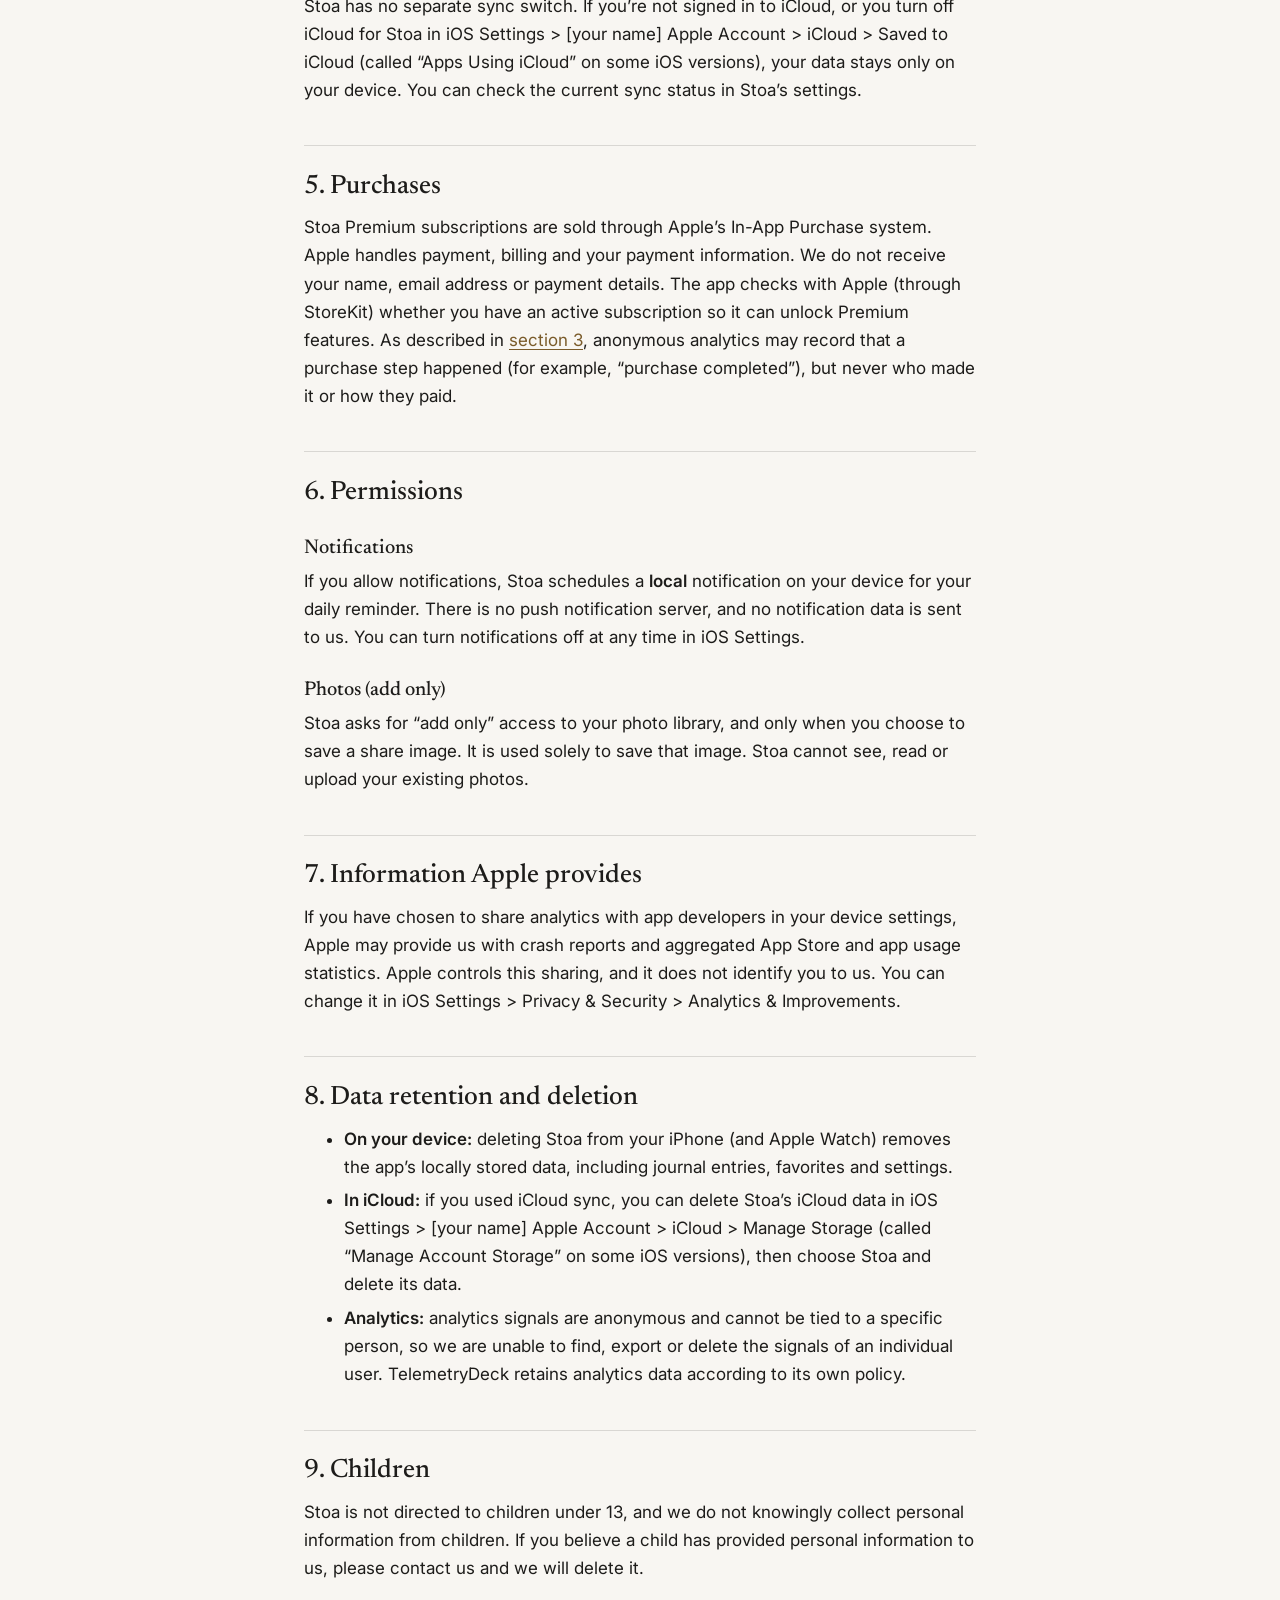
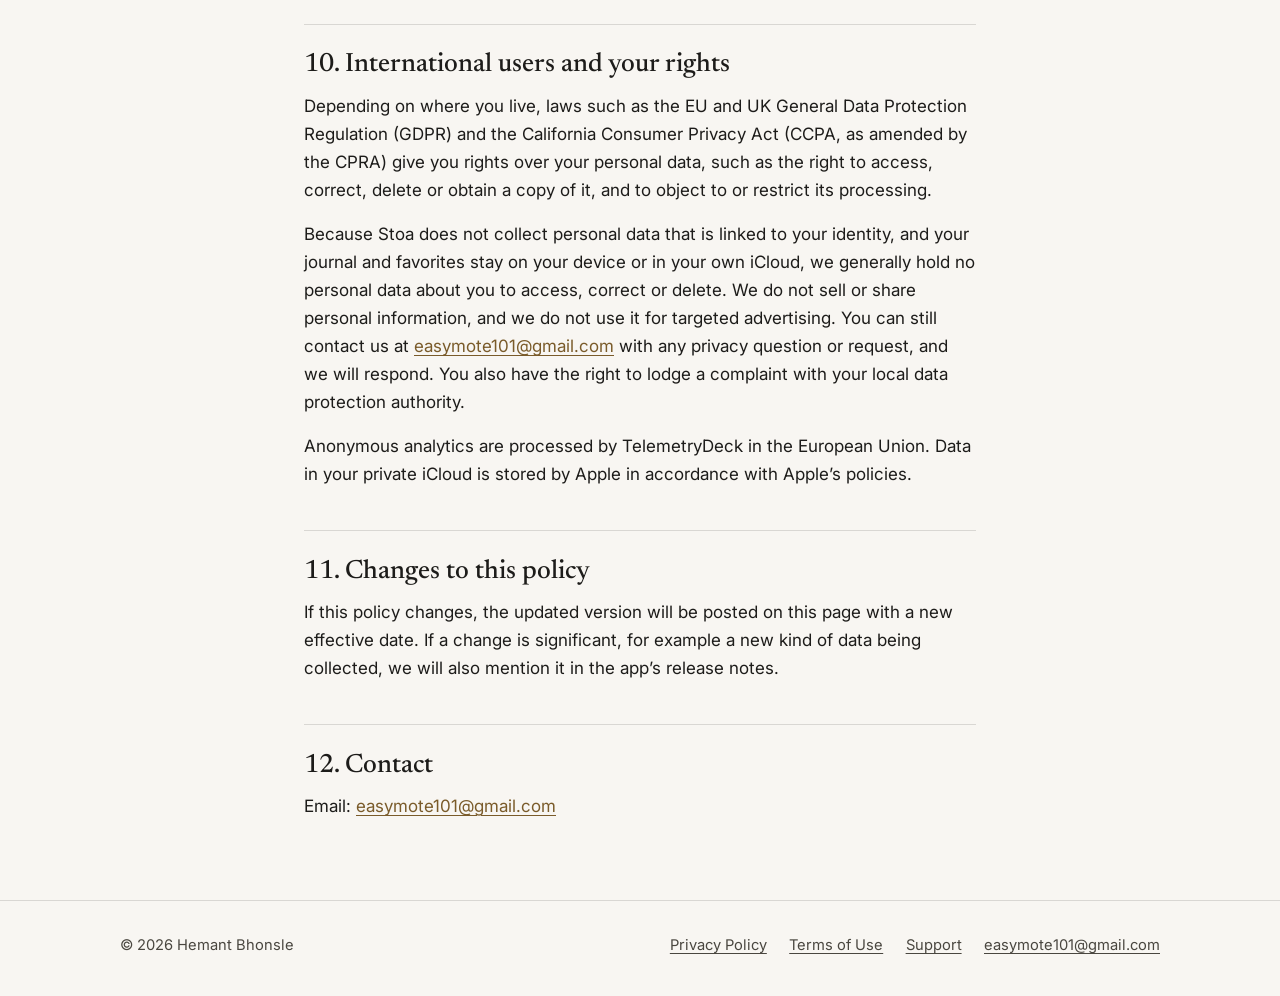
==== commit a5e6f30c: "Privacy/Support: iCloud sync is automatic when signed in" ====
--- a/stoa/privacy/index.html
+++ b/stoa/privacy/index.html
@@ -43,7 +43,7 @@
         <p class="eyebrow">Stoa: Daily Stoic Quotes</p>
         <h1>Privacy Policy</h1>
         <p class="meta">Effective date: October 11, 2026</p>
-        <p class="lede">Stoa has no accounts, no sign-in, and no server run by the developer. Your favorites, journal and settings stay on your device, or in your own private iCloud if you turn on sync. We use privacy-focused, anonymous analytics to learn which features are used. That’s it.</p>
+        <p class="lede">Stoa has no accounts, no sign-in, and no server run by the developer. Your favorites, journal and settings stay on your device. If you’re signed in to iCloud, your favorites and journal also sync through your own private iCloud. We use privacy-focused, anonymous analytics to learn which features are used. That’s it.</p>
 
         <nav class="toc" aria-label="Contents">
           <p>Contents</p>
@@ -69,7 +69,7 @@
         <ul>
           <li>There are no accounts and no sign-in.</li>
           <li>We do not run a backend server for the app, and we do not collect your name, email address or contacts through the app.</li>
-          <li>Your journal entries, favorites and settings are stored on your device. If you enable iCloud sync, they are stored in your own private iCloud, which we cannot access.</li>
+          <li>Your journal entries, favorites and settings are stored on your device. If your device is signed in to iCloud, your favorites and journal entries are also stored in your own private iCloud, which we cannot access.</li>
           <li>We use TelemetryDeck for anonymous usage analytics. It is not used for tracking or advertising, it is not linked to your identity, and it is never sold.</li>
           <li>Purchases are handled entirely by Apple. We never see your payment details.</li>
         </ul>
@@ -113,8 +113,8 @@
         <p>For details on how TelemetryDeck processes data, see the <a href="https://telemetrydeck.com/privacy/">TelemetryDeck Privacy Policy</a>.</p>
 
         <h2 id="icloud">4. iCloud sync</h2>
-        <p>If you turn on iCloud sync, your favorites, journal entries and settings are synced between your devices through your own private iCloud account, using Apple’s CloudKit private database. This data is stored by Apple under your Apple Account and is covered by <a href="https://www.apple.com/legal/privacy/">Apple’s Privacy Policy</a>. The developer cannot access, read or recover data in your private iCloud database.</p>
-        <p>If you don’t turn on iCloud sync, your data stays only on your device.</p>
+        <p>If your device is signed in to iCloud, Stoa automatically syncs your favorites and journal entries between your devices through your own private iCloud account, using Apple’s CloudKit private database. This data is stored by Apple under your Apple Account and is covered by <a href="https://www.apple.com/legal/privacy/">Apple’s Privacy Policy</a>. The developer cannot access, read or recover data in your private iCloud database.</p>
+        <p>Stoa has no separate sync switch. If you’re not signed in to iCloud, or you turn off iCloud for Stoa in iOS Settings &gt; [your name] Apple Account &gt; iCloud &gt; Saved to iCloud (called “Apps Using iCloud” on some iOS versions), your data stays only on your device. You can check the current sync status in Stoa’s settings.</p>
 
         <h2 id="purchases">5. Purchases</h2>
         <p>Stoa Premium subscriptions are sold through Apple’s In-App Purchase system. Apple handles payment, billing and your payment information. We do not receive your name, email address or payment details. The app checks with Apple (through StoreKit) whether you have an active subscription so it can unlock Premium features. As described in <a href="#analytics">section 3</a>, anonymous analytics may record that a purchase step happened (for example, “purchase completed”), but never who made it or how they paid.</p>
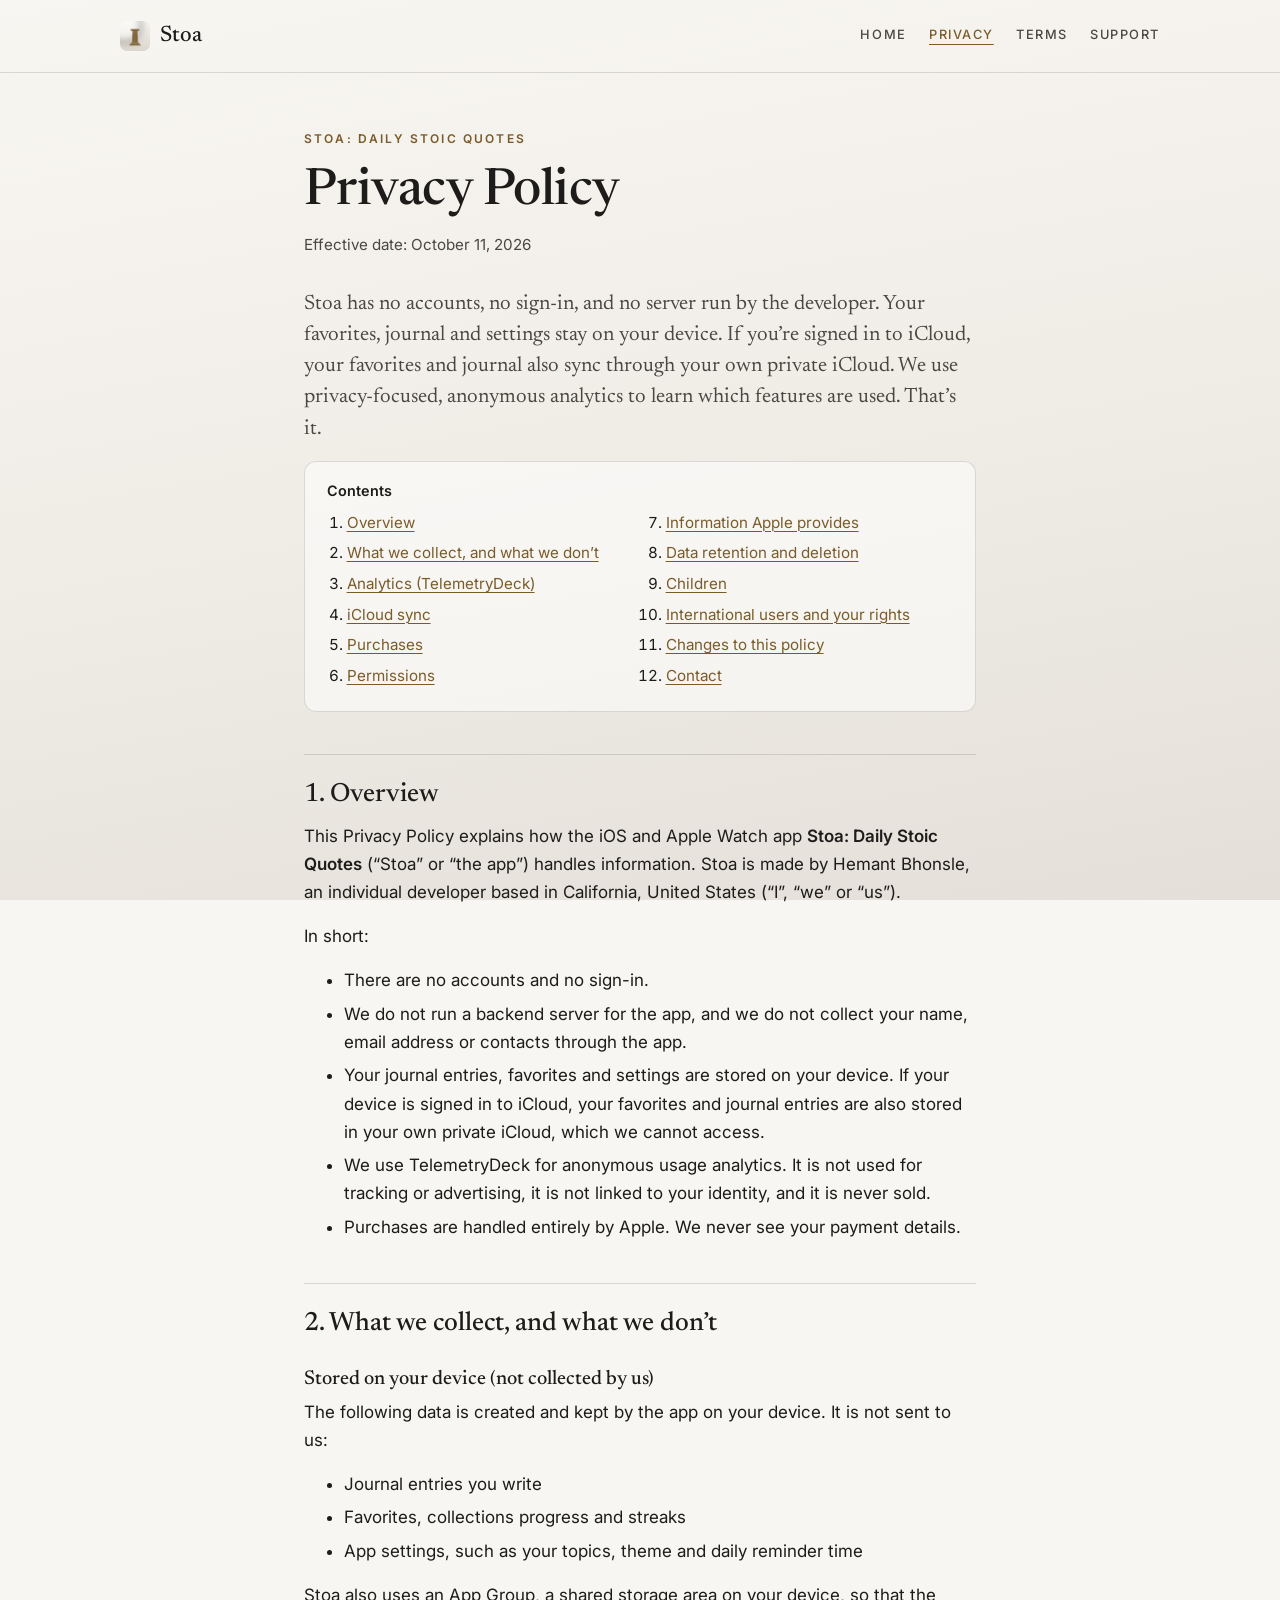
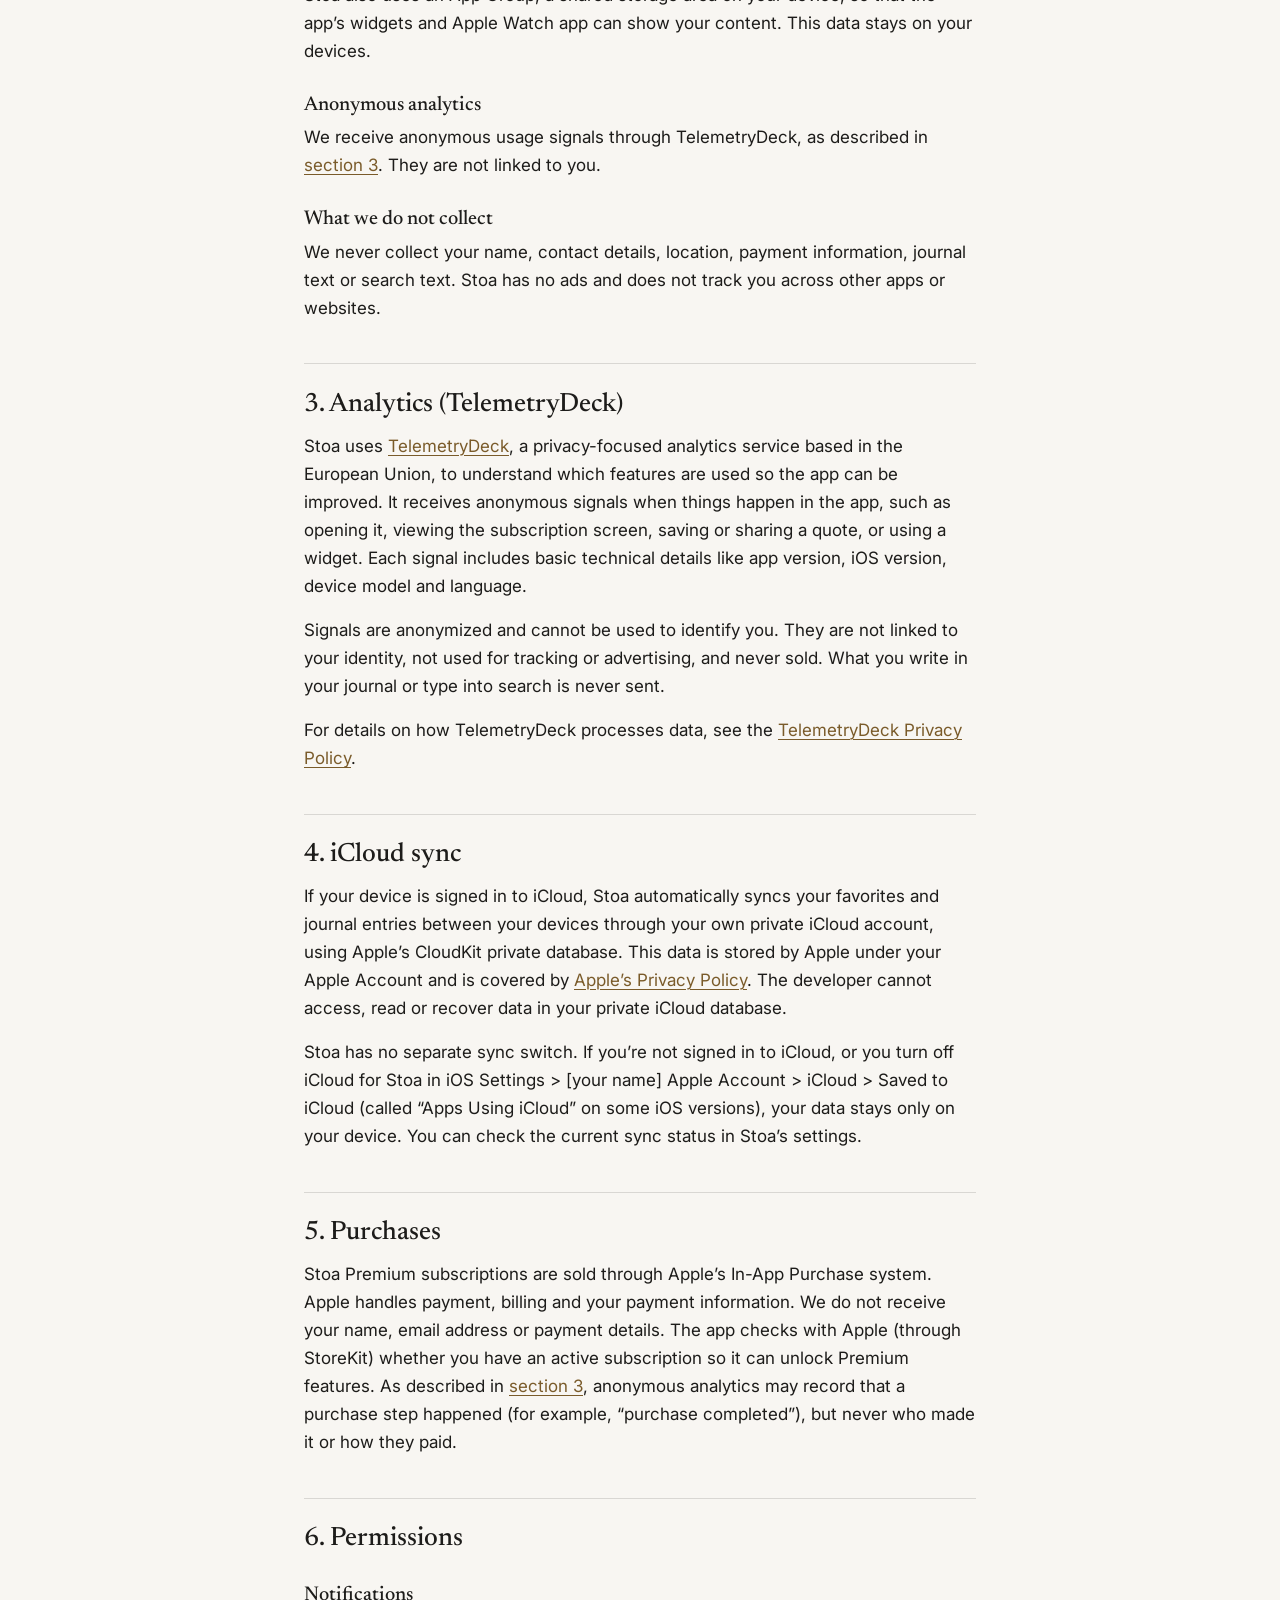
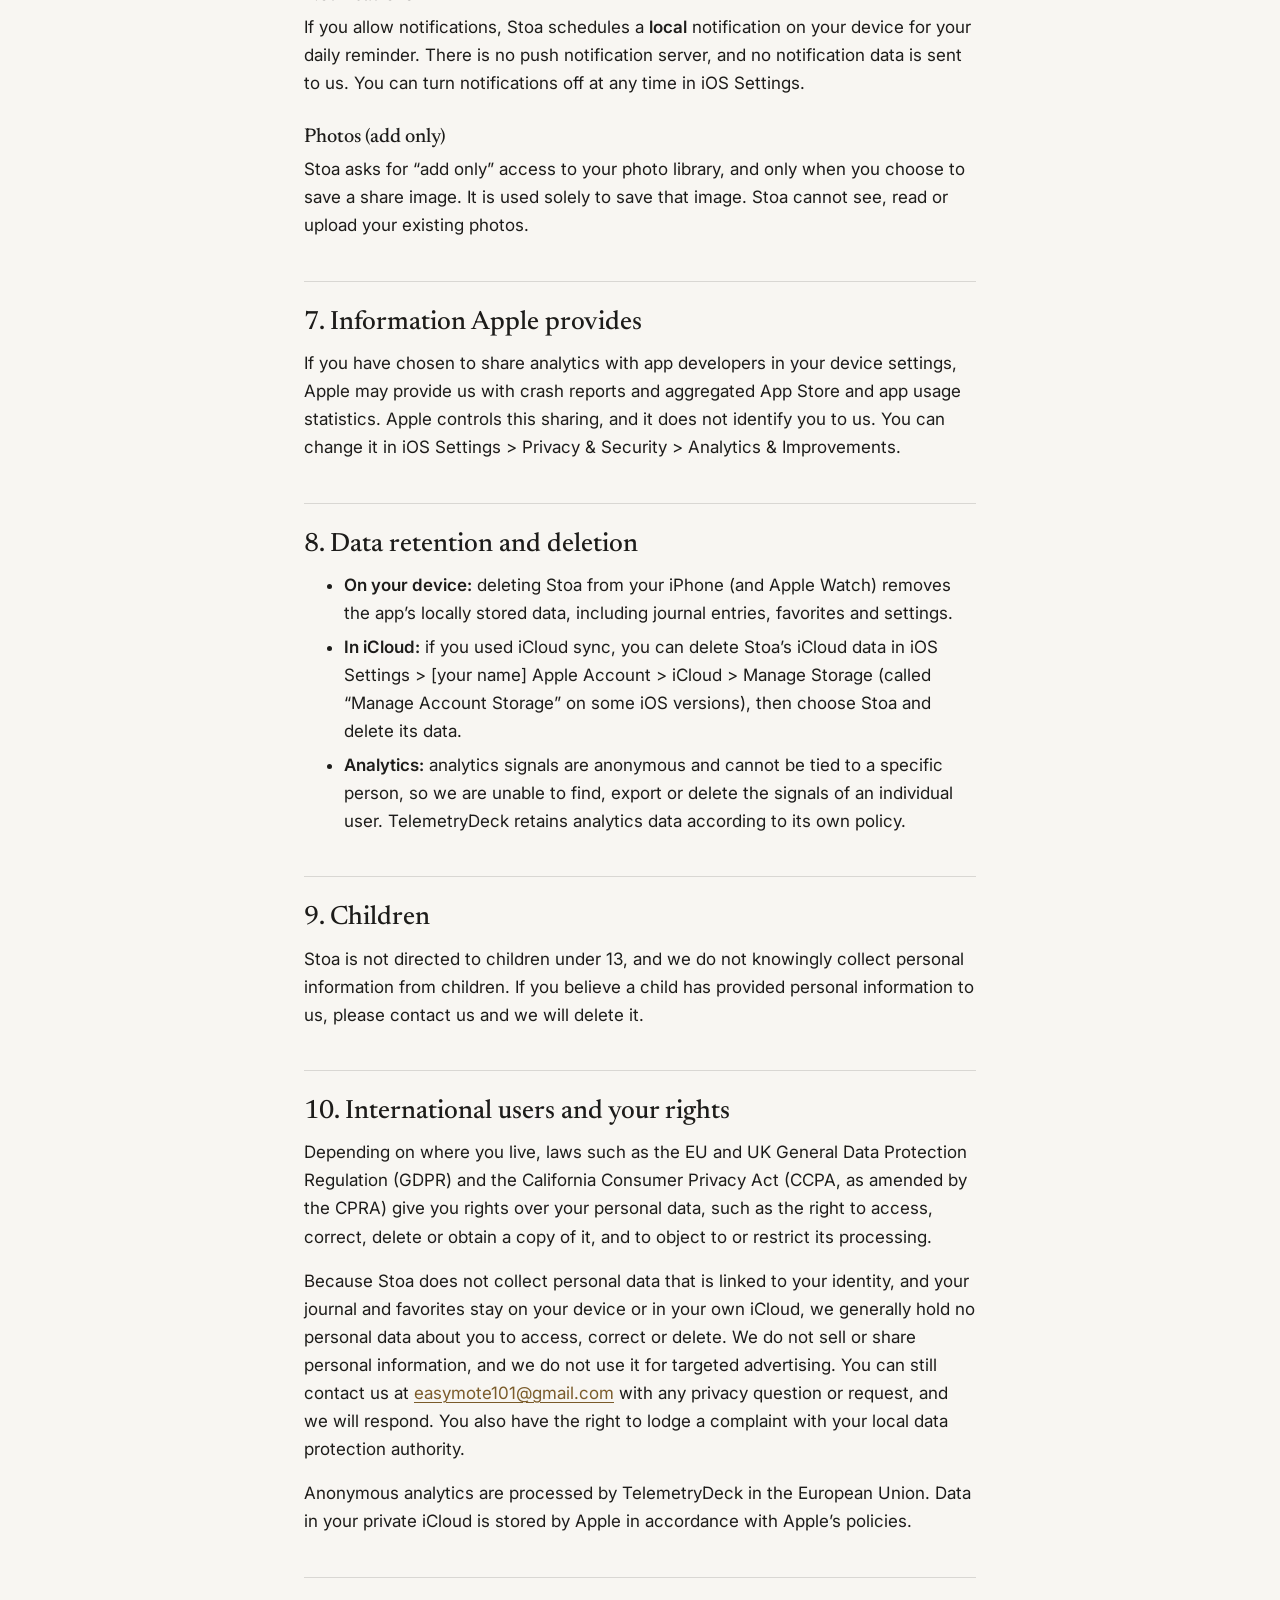
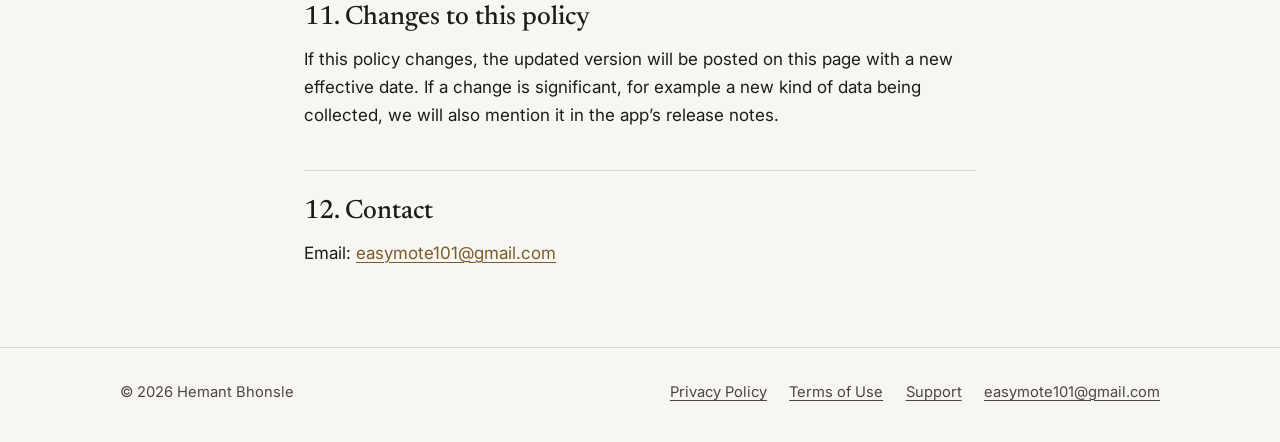
==== commit f4c6b5f2: "Privacy: tighten collection and analytics sections" ====
--- a/stoa/privacy/index.html
+++ b/stoa/privacy/index.html
@@ -86,30 +86,11 @@
         <h3>Anonymous analytics</h3>
         <p>We receive anonymous usage signals through TelemetryDeck, as described in <a href="#analytics">section 3</a>. They are not linked to you.</p>
         <h3>What we do not collect</h3>
-        <ul>
-          <li>Your name, email address, phone number or contacts</li>
-          <li>The text of your journal entries</li>
-          <li>The words you type into library search</li>
-          <li>Your precise or approximate location</li>
-          <li>Payment or credit card information</li>
-          <li>Advertising identifiers. Stoa contains no ads and does not track you across other companies’ apps or websites.</li>
-        </ul>
+        <p>We never collect your name, contact details, location, payment information, journal text or search text. Stoa has no ads and does not track you across other apps or websites.</p>
 
         <h2 id="analytics">3. Analytics (TelemetryDeck)</h2>
-        <p>Stoa uses <a href="https://telemetrydeck.com/">TelemetryDeck</a>, a privacy-focused analytics service based in the European Union, to understand how the app is used so it can be improved. TelemetryDeck receives anonymized signals when certain things happen in the app, for example:</p>
-        <ul>
-          <li>The app was launched; onboarding steps were viewed</li>
-          <li>The subscription screen was viewed; a plan was selected; a purchase was started, completed, failed or cancelled; Restore Purchases was tapped</li>
-          <li>A quote was favorited, shared, copied or saved</li>
-          <li>A journal entry was saved (only the fact that it happened, never what you wrote)</li>
-          <li>A widget was configured or opened</li>
-          <li>Topics were changed (only how many were chosen)</li>
-          <li>A streak milestone was reached; a collection was started or completed</li>
-          <li>The library was searched (only the search mode, never the search text)</li>
-          <li>A Siri or Shortcuts action was used</li>
-        </ul>
-        <p>Each signal includes basic technical information: app version, operating system version, device model and locale (language and region settings).</p>
-        <p>User identifiers are hashed and anonymized by TelemetryDeck, so the signals cannot be used to identify you. The data is not used for tracking or advertising, is not sold, and is not linked to your identity. Journal text and search text are never sent.</p>
+        <p>Stoa uses <a href="https://telemetrydeck.com/">TelemetryDeck</a>, a privacy-focused analytics service based in the European Union, to understand which features are used so the app can be improved. It receives anonymous signals when things happen in the app, such as opening it, viewing the subscription screen, saving or sharing a quote, or using a widget. Each signal includes basic technical details like app version, iOS version, device model and language.</p>
+        <p>Signals are anonymized and cannot be used to identify you. They are not linked to your identity, not used for tracking or advertising, and never sold. What you write in your journal or type into search is never sent.</p>
         <p>For details on how TelemetryDeck processes data, see the <a href="https://telemetrydeck.com/privacy/">TelemetryDeck Privacy Policy</a>.</p>
 
         <h2 id="icloud">4. iCloud sync</h2>
